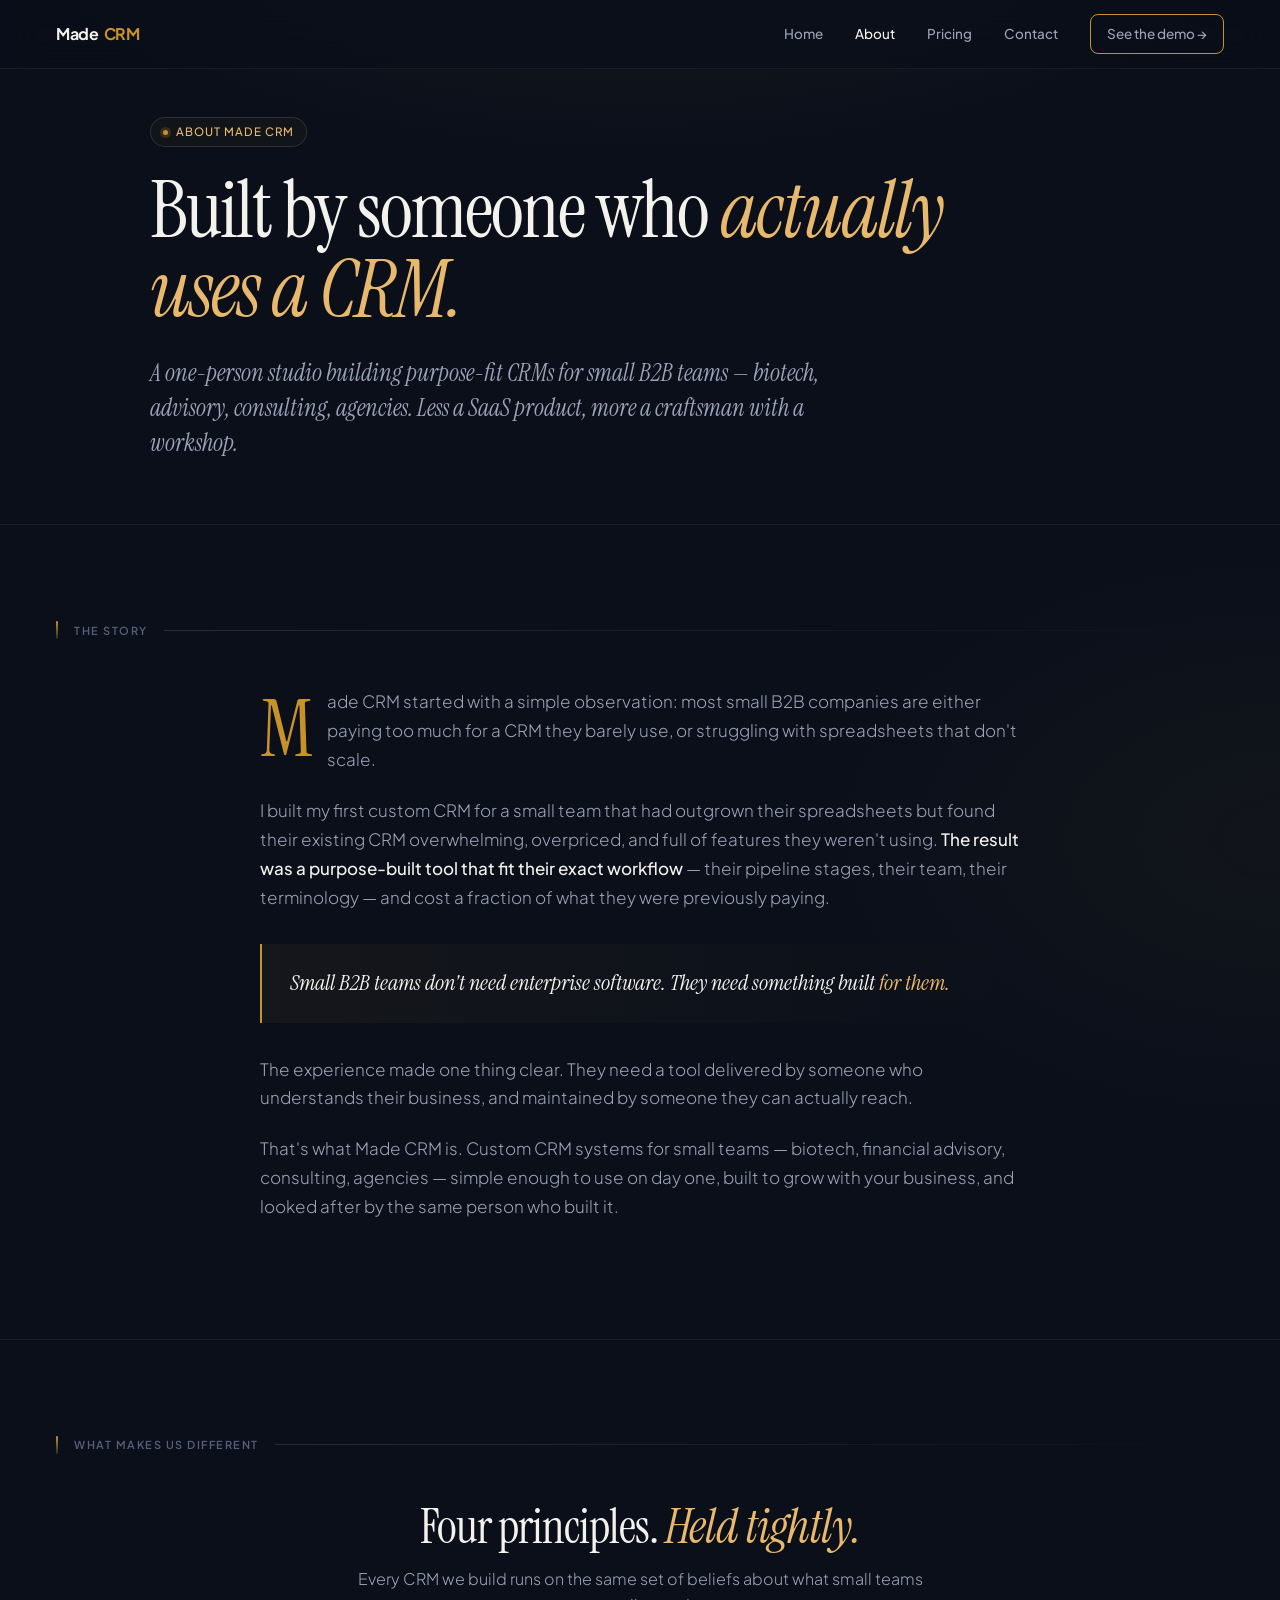
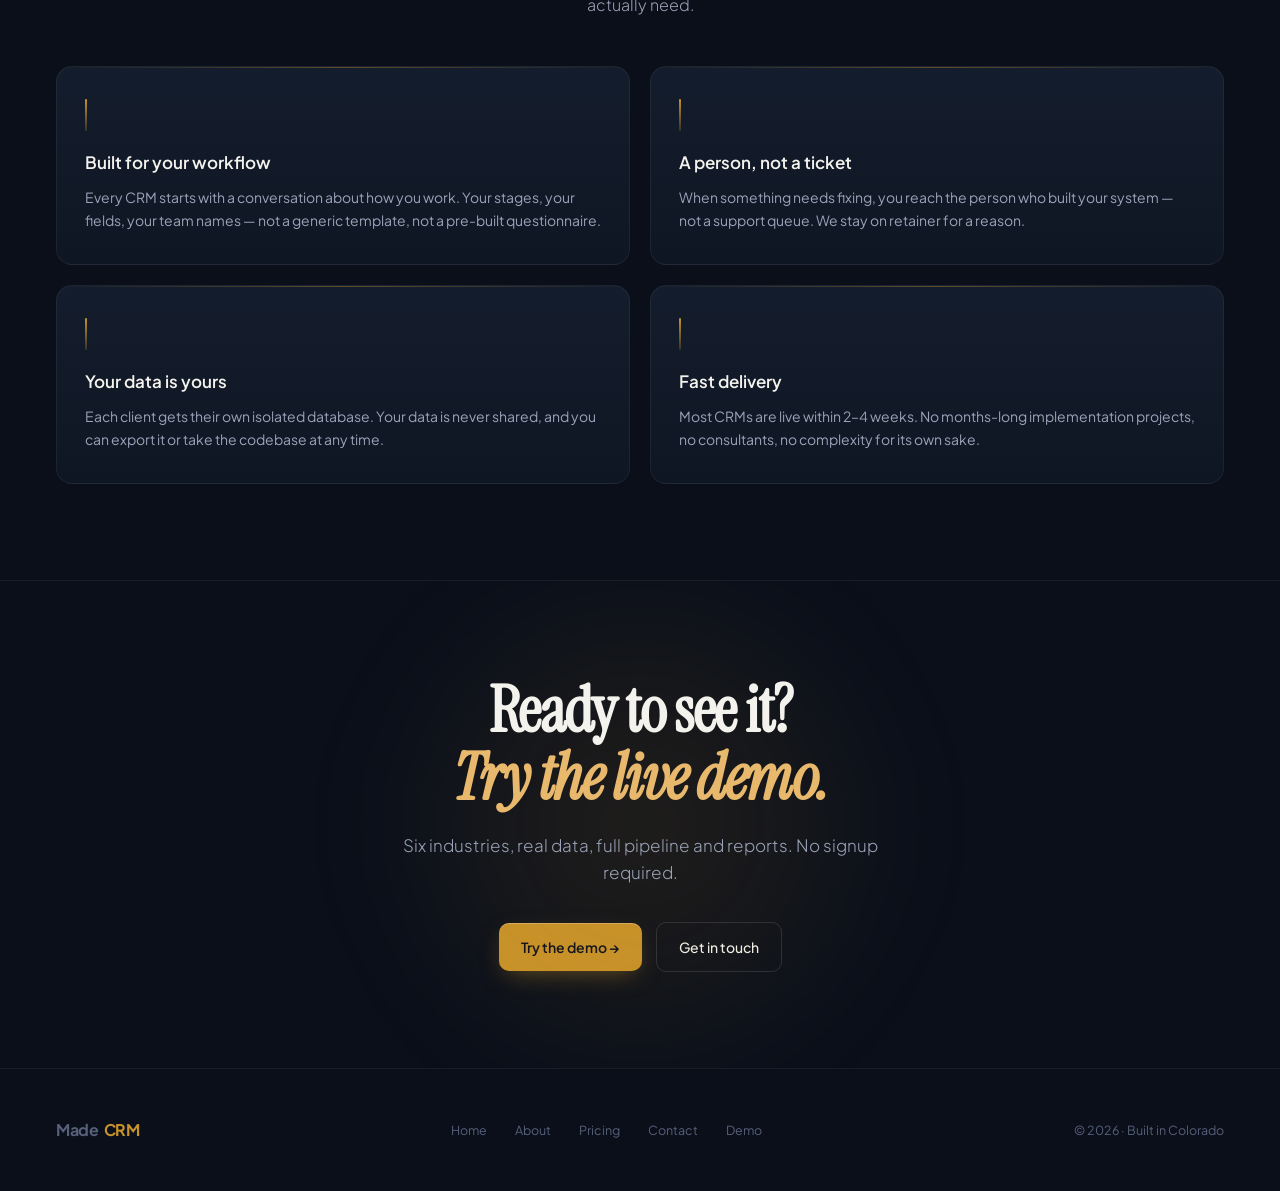
==== about.html @ b5ca66de "Adjust styles for about hero and values section Center align headings and paragraphs in the values s" ====
<!DOCTYPE html>
<html lang="en">
<head>
<meta charset="UTF-8">
<meta name="viewport" content="width=device-width, initial-scale=1.0">
<title>About — Made CRM</title>
<link href="https://fonts.googleapis.com/css2?family=Instrument+Serif:ital@0;1&family=Plus+Jakarta+Sans:wght@300;400;500;600;700&family=JetBrains+Mono:wght@400;500&display=swap" rel="stylesheet">
<style>
*,*::before,*::after{box-sizing:border-box;margin:0;padding:0}
:root{
  --bg:#0a0f1a;--ink:#06090f;
  --surface:#0f1623;--surface2:#141d2d;--surface3:#1a2436;
  --line:rgba(255,255,255,0.06);--line2:rgba(255,255,255,0.12);
  --t:#f4f2ed;--t2:#9aa3b8;--t3:#56607a;
  --gold:#c8922a;--gold2:#e8b86d;--gold3:#f0d9a8;
}
html,body{background:var(--bg);color:var(--t);font-family:'Plus Jakarta Sans',sans-serif;font-size:15px;line-height:1.6;-webkit-font-smoothing:antialiased}
body{background:radial-gradient(ellipse 1200px 600px at 50% -200px,rgba(200,146,42,0.10),transparent 60%),radial-gradient(ellipse 800px 500px at 100% 30%,rgba(200,146,42,0.04),transparent 60%),var(--bg)}
em{font-style:italic;color:var(--gold2)}
a{color:inherit;text-decoration:none}

/* NAV */
.nav{position:sticky;top:0;z-index:50;backdrop-filter:blur(20px);background:rgba(10,15,26,.72);border-bottom:1px solid var(--line);padding:14px 56px;display:flex;align-items:center;justify-content:space-between}
.brand{font-weight:700;font-size:16px;letter-spacing:-.3px;display:flex;align-items:baseline;gap:2px}
.brand .crm{color:var(--gold)}
.nav-links{display:flex;gap:32px;align-items:center}
.nav-links a{font-size:13.5px;color:var(--t2);font-weight:500;transition:color .15s}
.nav-links a:hover,.nav-links a.active{color:var(--t)}
.nav-cta{padding:8px 16px;border:1px solid var(--gold);color:var(--gold2);border-radius:8px;font-size:13px;font-weight:600;transition:.15s;display:inline-flex;align-items:center;gap:6px}
.nav-cta:hover{background:var(--gold);color:#0a1628}

/* SECTIONS */
section{position:relative;z-index:2}
.s{padding:96px 56px;border-top:1px solid var(--line)}
.s-inner{max-width:1180px;margin:0 auto}
.s-rule{display:flex;align-items:center;gap:16px;margin-bottom:48px}
.s-num{width:2px;height:18px;background:linear-gradient(180deg,var(--gold),rgba(200,146,42,.2));flex-shrink:0;border-radius:1px}
.s-eye{font-size:11px;letter-spacing:1.5px;text-transform:uppercase;color:var(--t3);font-weight:600}
.s-line{flex:1;height:1px;background:linear-gradient(90deg,var(--line2),transparent)}

/* EYEBROW */
.eyebrow{display:inline-flex;align-items:center;gap:8px;padding:5px 12px;border:1px solid var(--line2);border-radius:100px;font-size:11.5px;letter-spacing:1px;text-transform:uppercase;color:var(--gold2);font-weight:500;margin-bottom:24px;background:rgba(200,146,42,0.04)}
.eyebrow .dot{width:5px;height:5px;border-radius:50%;background:var(--gold);box-shadow:0 0 0 3px rgba(200,146,42,.2)}

/* BUTTONS */
.btn-p{background:var(--gold);color:#0a0f1a;padding:13px 22px;border-radius:10px;font-weight:600;font-size:14px;display:inline-flex;align-items:center;gap:8px;box-shadow:0 8px 24px -8px rgba(200,146,42,.5),inset 0 1px 0 rgba(255,255,255,.25);transition:.15s}
.btn-p:hover{transform:translateY(-1px);box-shadow:0 12px 28px -8px rgba(200,146,42,.6)}
.btn-s{padding:13px 22px;border-radius:10px;border:1px solid var(--line2);font-weight:500;font-size:14px;color:var(--t);transition:.15s;display:inline-flex;align-items:center;gap:8px}
.btn-s:hover{border-color:var(--gold);color:var(--gold2)}
.actions{display:flex;gap:14px;align-items:center;flex-wrap:wrap}

/* ABOUT HERO */
.about-hero{padding:48px 56px 64px;position:relative;z-index:2}
.about-hero-inner{max-width:980px;margin:0 auto}
h1.ah{font-family:'Instrument Serif',serif;font-size:80px;line-height:.98;letter-spacing:-2px;font-weight:400;margin-bottom:28px;max-width:880px}
h1.ah em{color:var(--gold2)}
.lede{font-family:'Instrument Serif',serif;font-style:italic;font-size:24px;color:var(--t2);max-width:680px;line-height:1.45;font-weight:400}

/* STORY */
.story{max-width:760px;margin:0 auto}
.story-body p{font-size:17px;color:var(--t2);line-height:1.7;margin-bottom:22px;font-weight:300}
.story-body p strong{color:var(--t);font-weight:500}
.story-body p:first-of-type::first-letter{font-family:'Instrument Serif',serif;font-size:80px;float:left;line-height:.85;padding:8px 14px 0 0;color:var(--gold);font-weight:400}
.story-body blockquote{margin:32px 0;padding:24px 28px;border-left:2px solid var(--gold);background:linear-gradient(90deg,rgba(200,146,42,0.06),transparent);font-family:'Instrument Serif',serif;font-style:italic;font-size:22px;line-height:1.4;color:var(--t)}

/* VALUES */
.values{display:grid;grid-template-columns:repeat(2,1fr);gap:20px;margin-top:48px}
.value{padding:32px 28px;background:linear-gradient(180deg,var(--surface2),var(--surface));border:1px solid var(--line);border-radius:16px;position:relative;transition:.2s}
.value:hover{border-color:rgba(200,146,42,.3);transform:translateY(-2px)}
.value::before{content:'';position:absolute;top:0;left:0;right:0;height:1px;background:linear-gradient(90deg,transparent,rgba(200,146,42,.4),transparent)}
.value-bar{display:block;width:2px;height:32px;background:linear-gradient(180deg,var(--gold),rgba(200,146,42,.2));font-size:0;margin-bottom:18px;border-radius:1px}
.value h3{font-size:17px;font-weight:600;margin-bottom:10px}
.value p{font-size:14px;color:var(--t2);line-height:1.65}

/* CTA */
.cta-final{padding:96px 56px;text-align:center;border-top:1px solid var(--line);position:relative;overflow:hidden}
.cta-final::before{content:'';position:absolute;top:50%;left:50%;transform:translate(-50%,-50%);width:600px;height:600px;background:radial-gradient(circle,rgba(200,146,42,.12),transparent 70%);filter:blur(40px);pointer-events:none}
.cta-final h2{font-family:'Instrument Serif',serif;font-size:64px;line-height:1.05;letter-spacing:-1.5px;margin-bottom:20px;position:relative}
.cta-final h2 em{color:var(--gold2)}
.cta-final p{font-size:17px;color:var(--t2);max-width:520px;margin:0 auto 36px;font-weight:300;position:relative}

/* FOOTER */
footer{padding:48px 56px;border-top:1px solid var(--line);display:flex;justify-content:space-between;align-items:center;flex-wrap:wrap;gap:20px;font-size:12.5px;color:var(--t3)}
.footer-links{display:flex;gap:28px}
footer a:hover{color:var(--t2)}

@media(max-width:880px){
  .nav{padding:12px 22px}
  .nav-links a:not(.nav-cta){display:none}
  .about-hero{padding:80px 22px 48px}
  h1.ah{font-size:54px}
  .s{padding:64px 22px}
  .values{grid-template-columns:1fr}
  .cta-final{padding:64px 22px}
  footer{padding:32px 22px;flex-direction:column;text-align:center}
  .footer-links{flex-wrap:wrap;justify-content:center}
}
</style>
</head>
<body>

<nav class="nav">
  <a href="index.html" class="brand">Made<span class="crm">&nbsp;CRM</span></a>
  <div class="nav-links">
    <a href="index.html">Home</a>
    <a href="about.html" class="active">About</a>
    <a href="pricing.html">Pricing</a>
    <a href="contact.html">Contact</a>
    <a href="https://demo.madecrm.io" target="_blank" class="nav-cta">See the demo →</a>
  </div>
</nav>

<section class="about-hero">
  <div class="about-hero-inner">
    <div class="eyebrow"><span class="dot"></span>About Made CRM</div>
    <h1 class="ah">Built by someone who <em>actually uses a CRM.</em></h1>
    <p class="lede">A one-person studio building purpose-fit CRMs for small B2B teams — biotech, advisory, consulting, agencies. Less a SaaS product, more a craftsman with a workshop.</p>
  </div>
</section>

<!-- STORY -->
<section class="s">
  <div class="s-inner">
    <div class="s-rule"><span class="s-num"></span><span class="s-eye">The story</span><span class="s-line"></span></div>
    <div class="story">
      <div class="story-body">
        <p>Made CRM started with a simple observation: most small B2B companies are either paying too much for a CRM they barely use, or struggling with spreadsheets that don't scale.</p>
        <p>I built my first custom CRM for a small team that had outgrown their spreadsheets but found their existing CRM overwhelming, overpriced, and full of features they weren't using. <strong>The result was a purpose-built tool that fit their exact workflow</strong> — their pipeline stages, their team, their terminology — and cost a fraction of what they were previously paying.</p>
        <blockquote>Small B2B teams don't need enterprise software. They need something built <em>for them.</em></blockquote>
        <p>The experience made one thing clear. They need a tool delivered by someone who understands their business, and maintained by someone they can actually reach.</p>
        <p>That's what Made CRM is. Custom CRM systems for small teams — biotech, financial advisory, consulting, agencies — simple enough to use on day one, built to grow with your business, and looked after by the same person who built it.</p>
      </div>
    </div>
  </div>
</section>

<!-- VALUES -->
<section class="s">
  <div class="s-inner">
    <div class="s-rule"><span class="s-num"></span><span class="s-eye">What makes us different</span><span class="s-line"></span></div>
    <h2 style="font-family:'Instrument Serif',serif;font-size:48px;line-height:1.05;letter-spacing:-1px;max-width:780px;margin:0 auto 14px;font-weight:400;text-align:center">Four principles. <em>Held tightly.</em></h2>
    <p style="font-size:16px;color:var(--t2);max-width:580px;font-weight:300;text-align:center;margin:0 auto">Every CRM we build runs on the same set of beliefs about what small teams actually need.</p>
    <div class="values">
      <div class="value">
        <span class="value-bar"></span>
        <h3>Built for your workflow</h3>
        <p>Every CRM starts with a conversation about how you work. Your stages, your fields, your team names — not a generic template, not a pre-built questionnaire.</p>
      </div>
      <div class="value">
        <span class="value-bar"></span>
        <h3>A person, not a ticket</h3>
        <p>When something needs fixing, you reach the person who built your system — not a support queue. We stay on retainer for a reason.</p>
      </div>
      <div class="value">
        <span class="value-bar"></span>
        <h3>Your data is yours</h3>
        <p>Each client gets their own isolated database. Your data is never shared, and you can export it or take the codebase at any time.</p>
      </div>
      <div class="value">
        <span class="value-bar"></span>
        <h3>Fast delivery</h3>
        <p>Most CRMs are live within 2–4 weeks. No months-long implementation projects, no consultants, no complexity for its own sake.</p>
      </div>
    </div>
  </div>
</section>

<!-- CTA -->
<section class="cta-final">
  <h2>Ready to see it?<br><em>Try the live demo.</em></h2>
  <p>Six industries, real data, full pipeline and reports. No signup required.</p>
  <div class="actions" style="justify-content:center">
    <a href="https://demo.madecrm.io" target="_blank" class="btn-p">Try the demo →</a>
    <a href="contact.html" class="btn-s">Get in touch</a>
  </div>
</section>

<footer>
  <a href="index.html" class="brand">Made<span class="crm">&nbsp;CRM</span></a>
  <div class="footer-links">
    <a href="index.html">Home</a>
    <a href="about.html">About</a>
    <a href="pricing.html">Pricing</a>
    <a href="contact.html">Contact</a>
    <a href="https://demo.madecrm.io" target="_blank">Demo</a>
  </div>
  <div>© 2026 · Built in Colorado</div>
</footer>

</body>
</html>
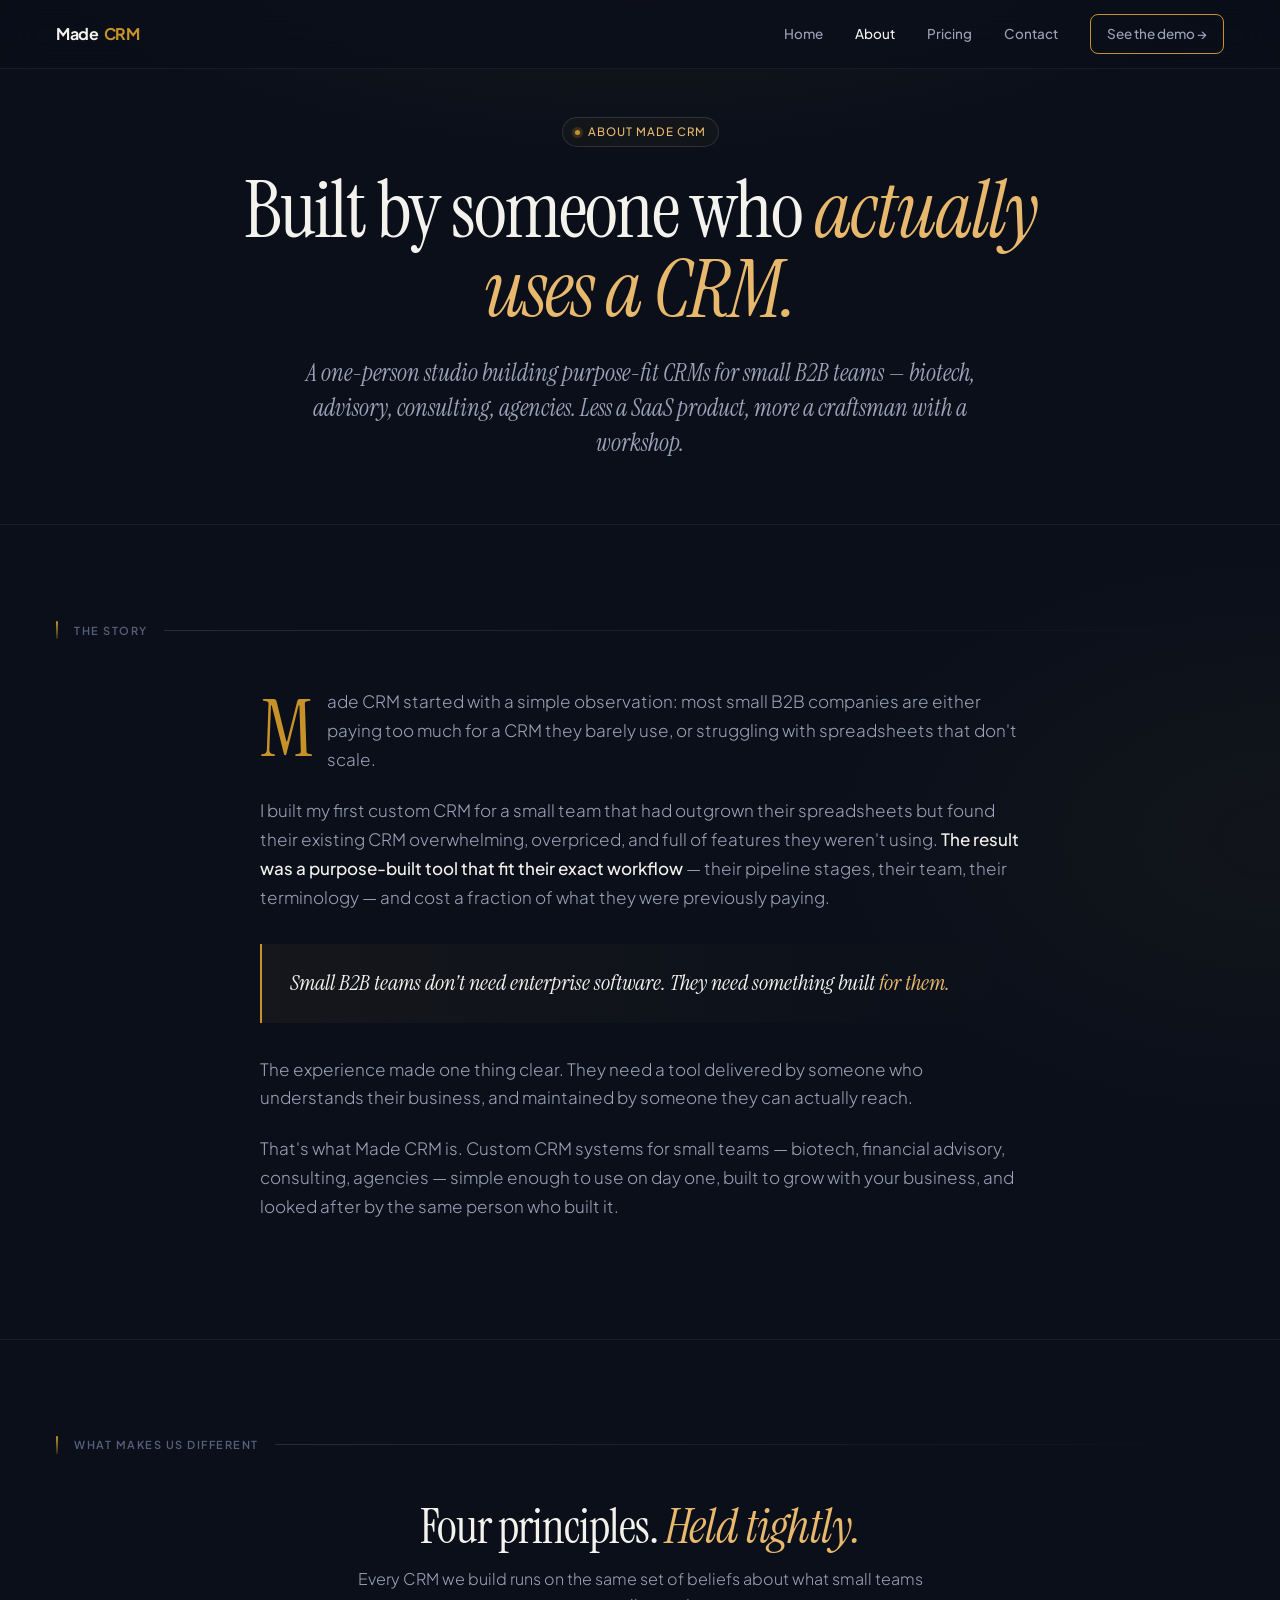
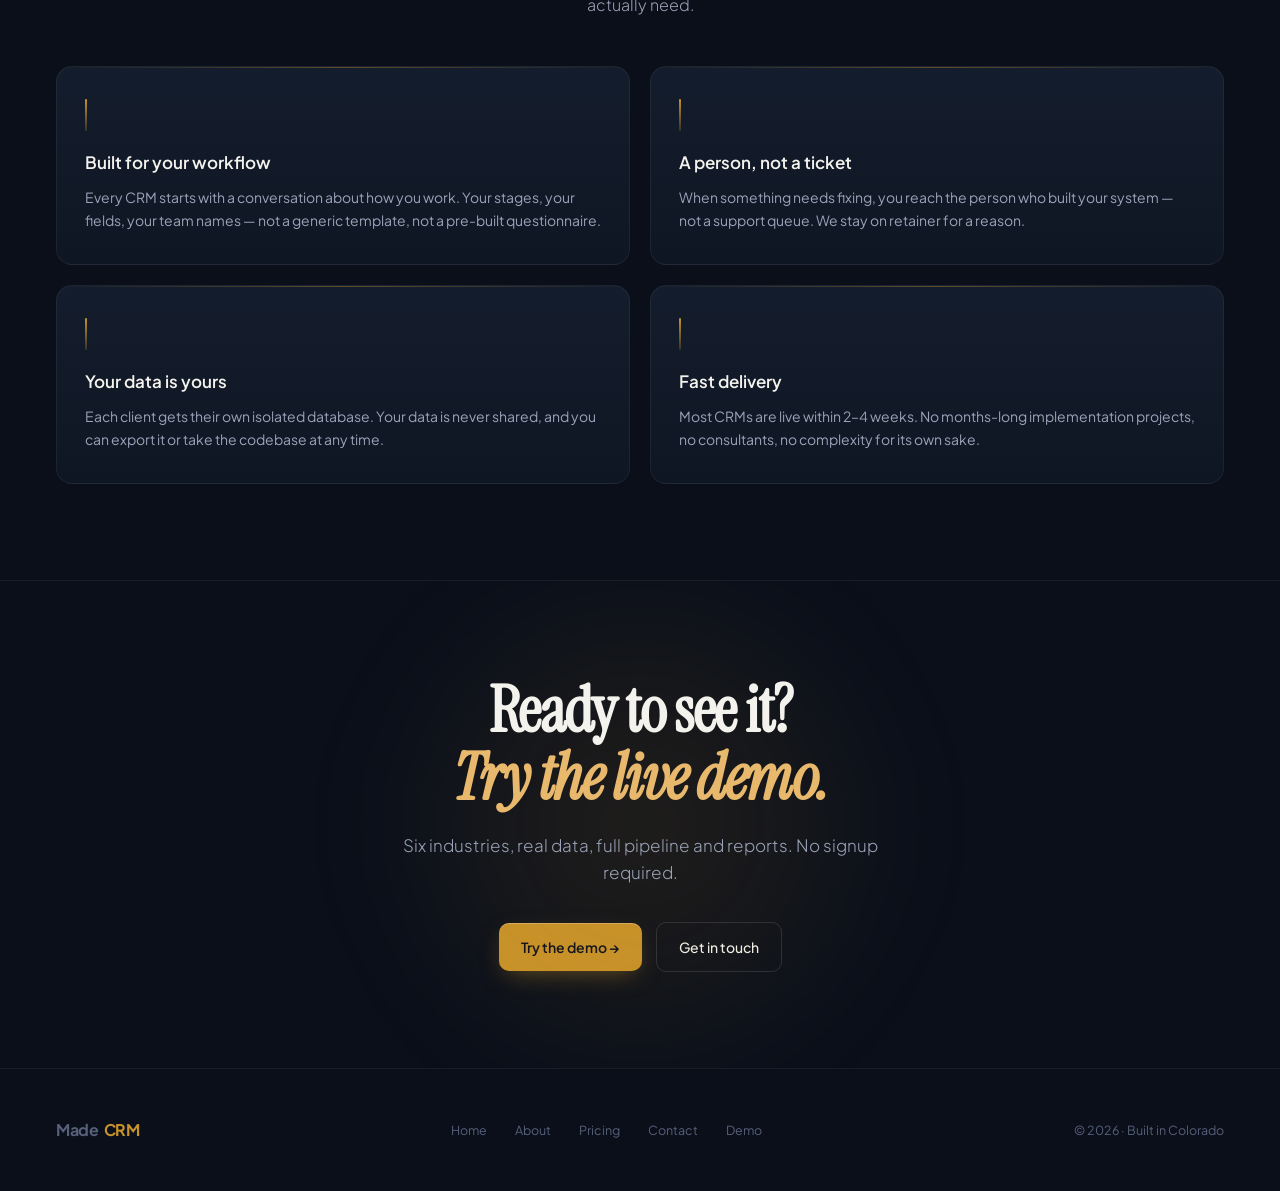
==== commit 99fbc26b: "Center align text in about.html hero section" ====
--- a/about.html
+++ b/about.html
@@ -50,11 +50,11 @@
 .actions{display:flex;gap:14px;align-items:center;flex-wrap:wrap}
 
 /* ABOUT HERO */
-.about-hero{padding:48px 56px 64px;position:relative;z-index:2}
+.about-hero{padding:48px 56px 64px;position:relative;z-index:2;text-align:center}
 .about-hero-inner{max-width:980px;margin:0 auto}
-h1.ah{font-family:'Instrument Serif',serif;font-size:80px;line-height:.98;letter-spacing:-2px;font-weight:400;margin-bottom:28px;max-width:880px}
+h1.ah{font-family:'Instrument Serif',serif;font-size:80px;line-height:.98;letter-spacing:-2px;font-weight:400;margin-bottom:28px;max-width:880px;margin-left:auto;margin-right:auto}
 h1.ah em{color:var(--gold2)}
-.lede{font-family:'Instrument Serif',serif;font-style:italic;font-size:24px;color:var(--t2);max-width:680px;line-height:1.45;font-weight:400}
+.lede{font-family:'Instrument Serif',serif;font-style:italic;font-size:24px;color:var(--t2);max-width:680px;line-height:1.45;font-weight:400;margin:0 auto}
 
 /* STORY */
 .story{max-width:760px;margin:0 auto}
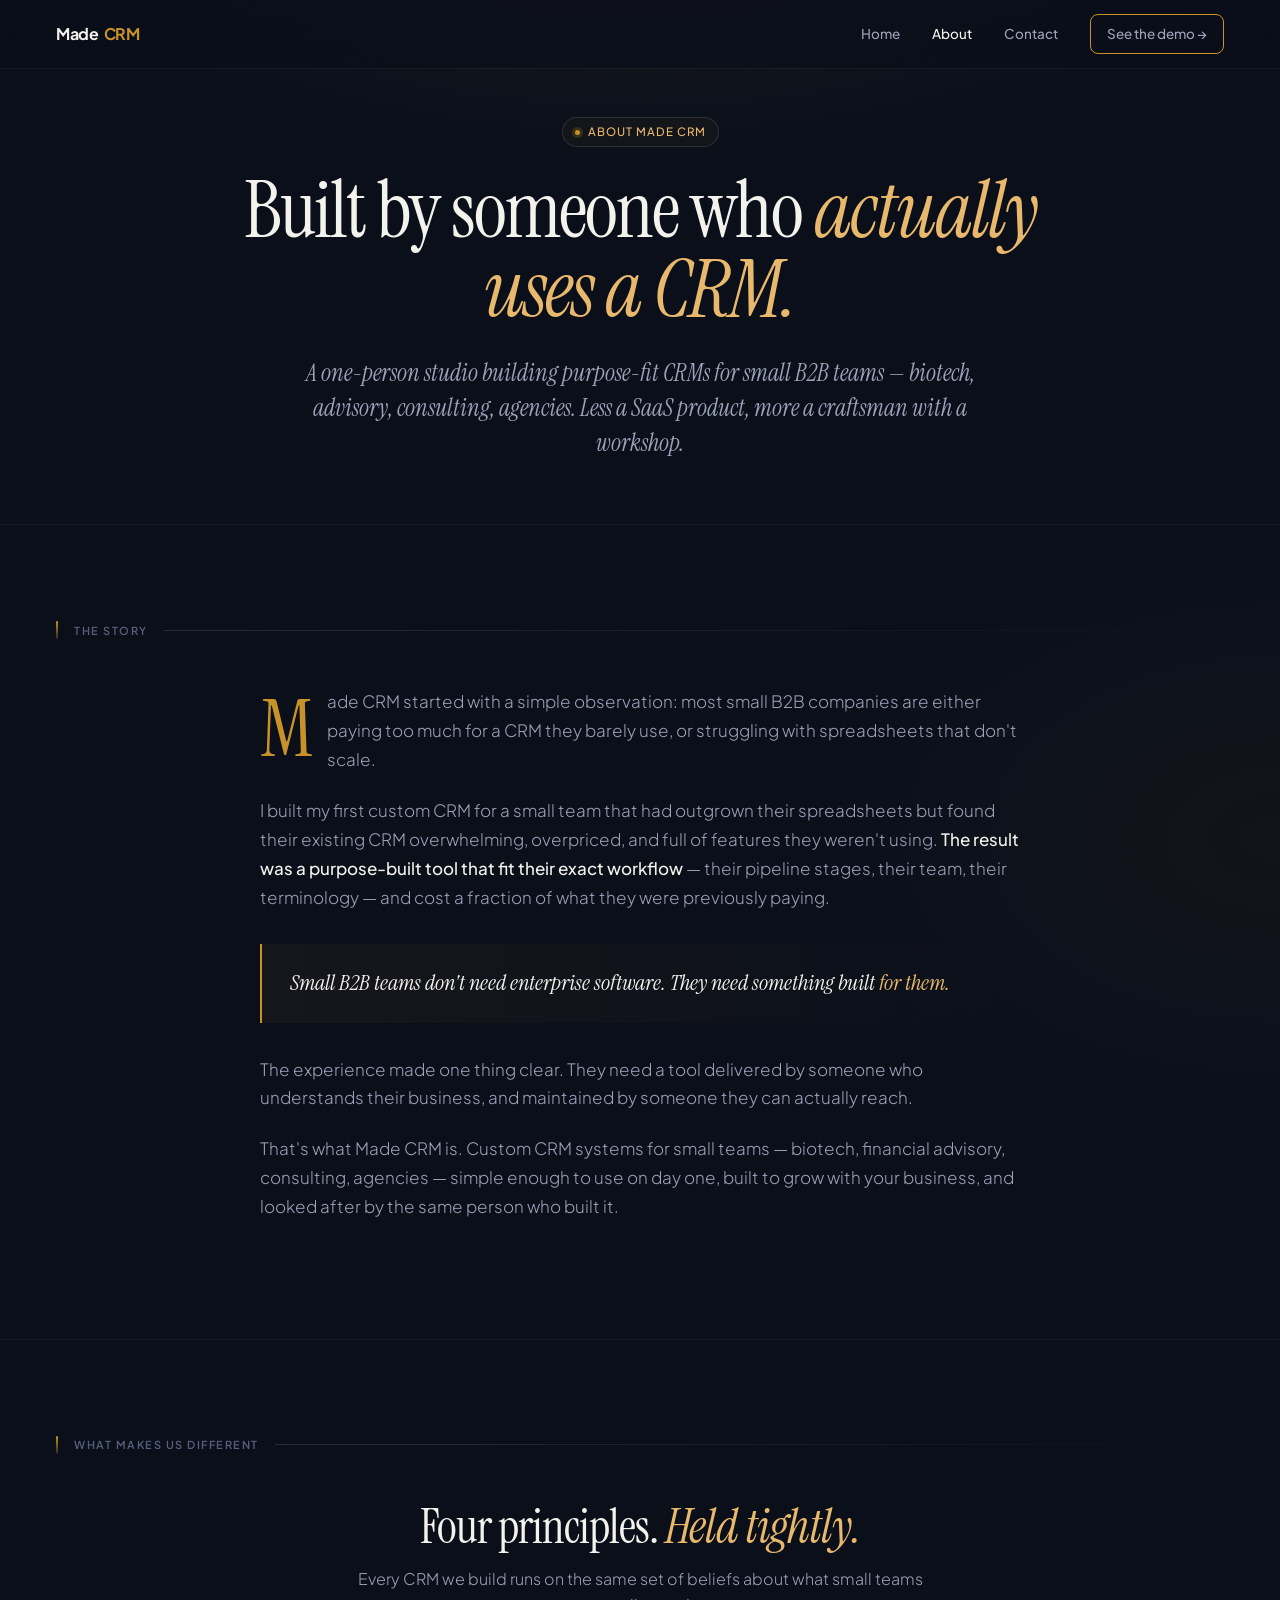
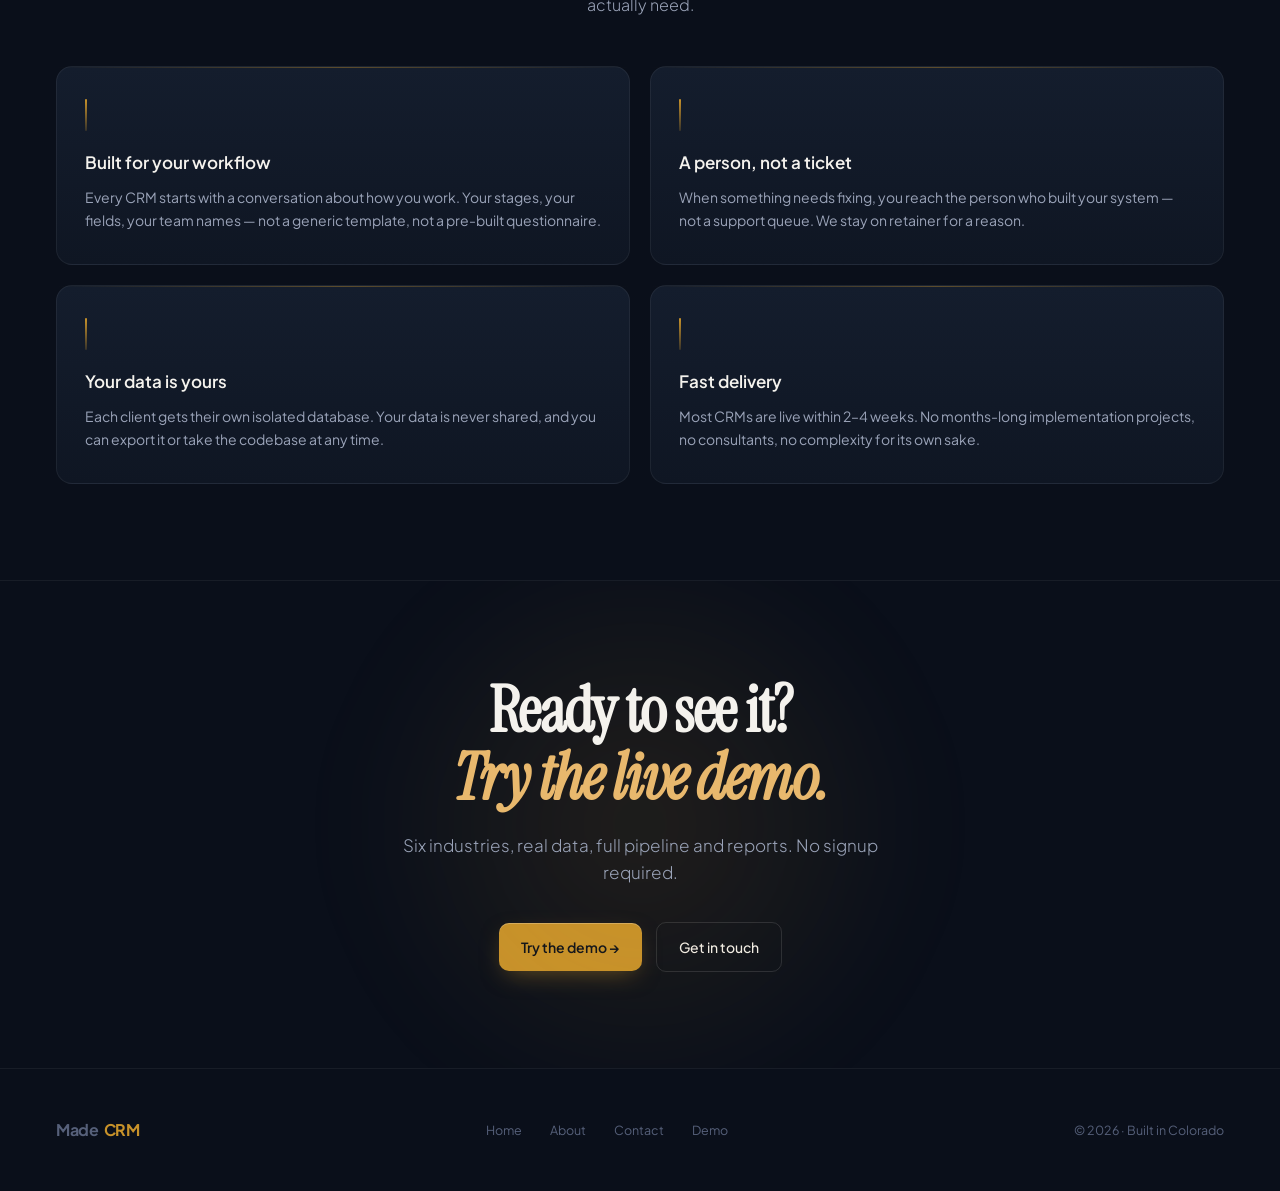
==== commit 043e3c1e: "Remove pricing section from homepage" ====
--- a/about.html
+++ b/about.html
@@ -104,7 +104,7 @@
   <div class="nav-links">
     <a href="index.html">Home</a>
     <a href="about.html" class="active">About</a>
-    <a href="pricing.html">Pricing</a>
+   
     <a href="contact.html">Contact</a>
     <a href="https://demo.madecrm.io" target="_blank" class="nav-cta">See the demo →</a>
   </div>
@@ -180,7 +180,7 @@
   <div class="footer-links">
     <a href="index.html">Home</a>
     <a href="about.html">About</a>
-    <a href="pricing.html">Pricing</a>
+  
     <a href="contact.html">Contact</a>
     <a href="https://demo.madecrm.io" target="_blank">Demo</a>
   </div>
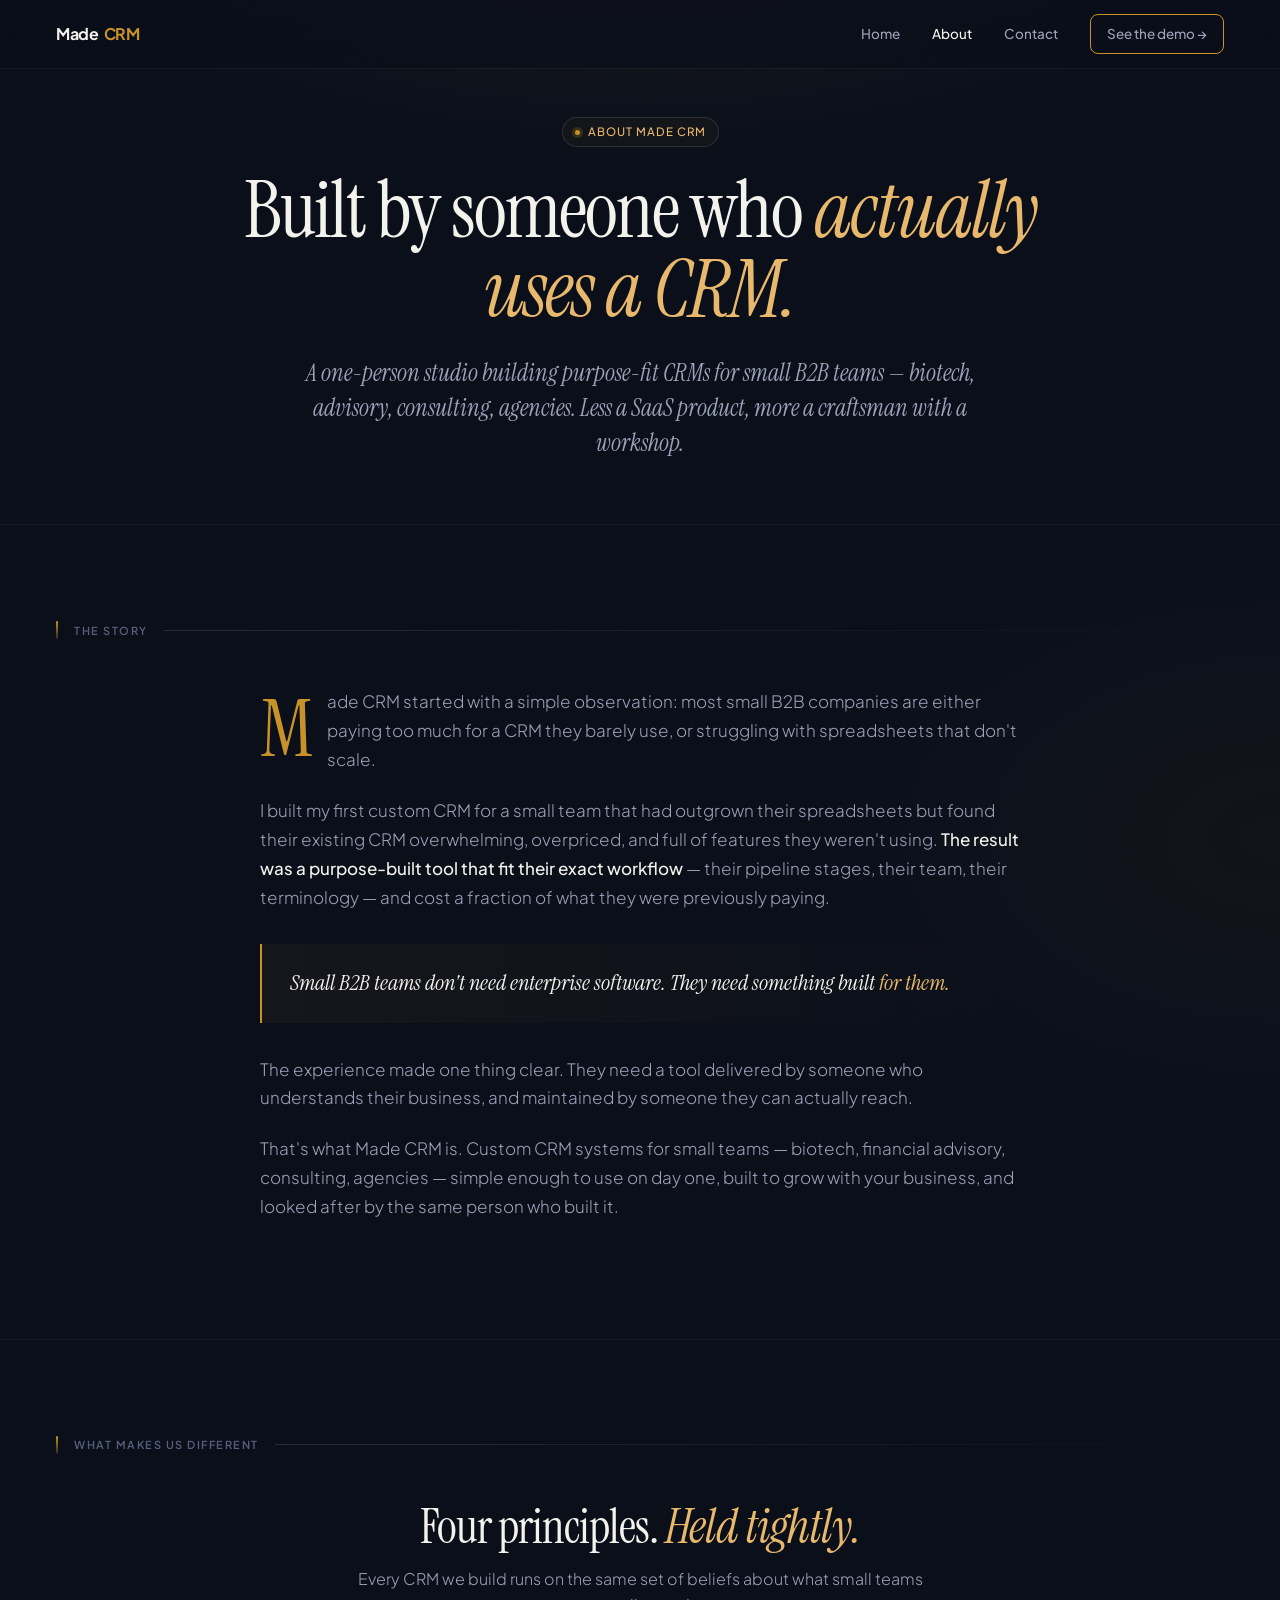
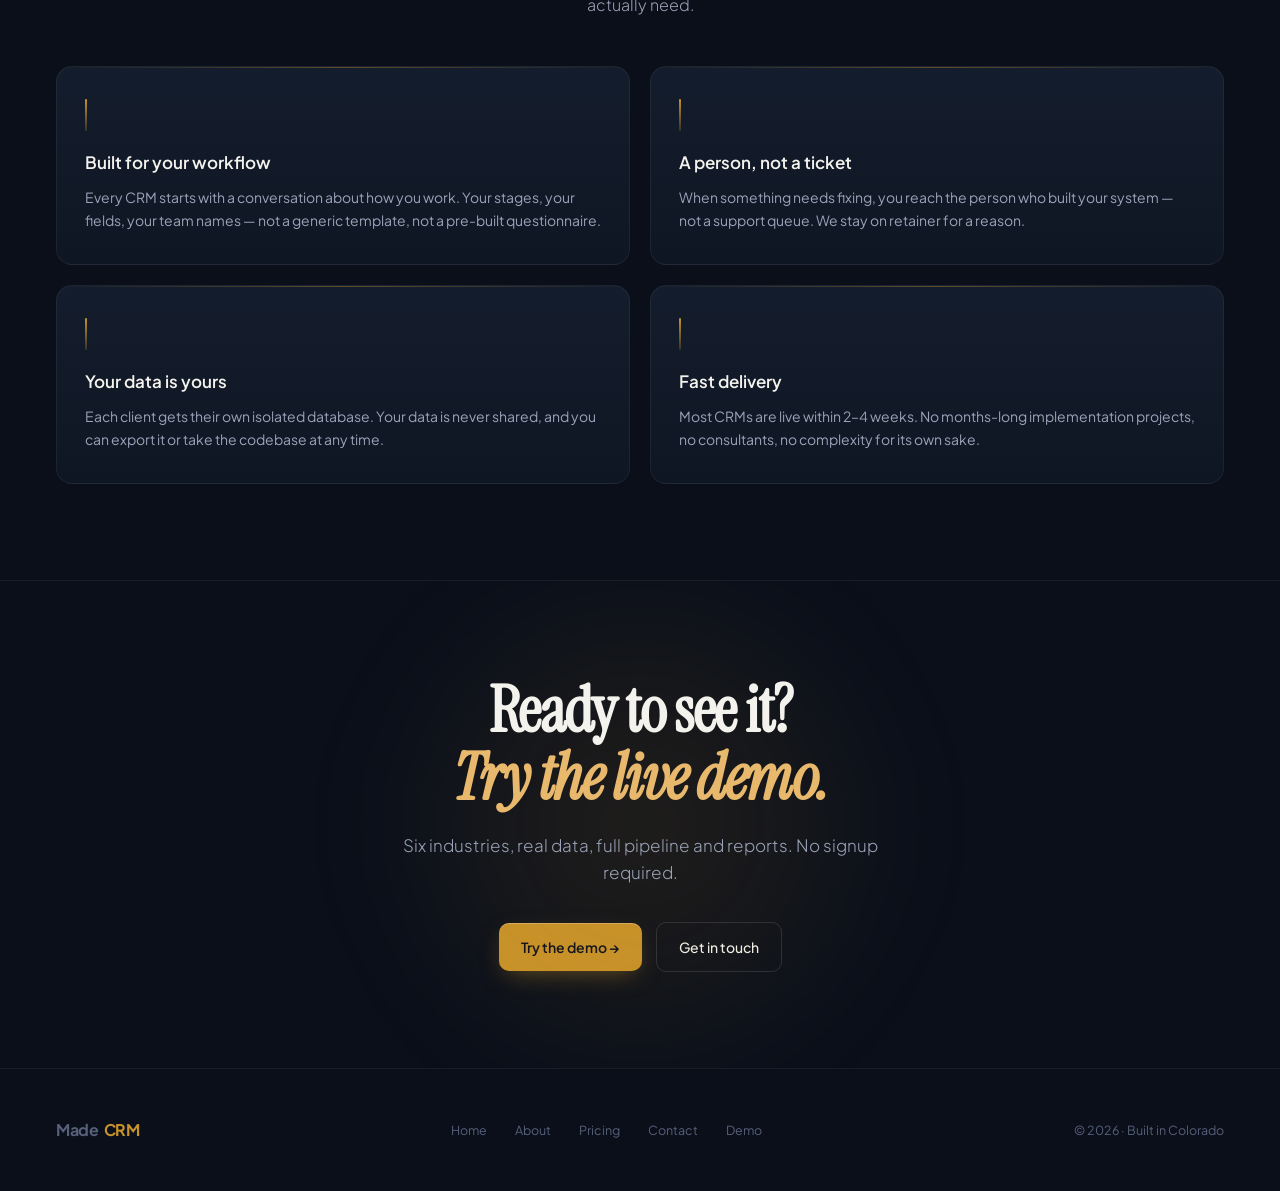
==== commit 8c729067: "Add pricing link back to nav on all pages" ====
--- a/about.html
+++ b/about.html
@@ -180,7 +180,7 @@
   <div class="footer-links">
     <a href="index.html">Home</a>
     <a href="about.html">About</a>
-  
+  <a href="pricing.html">Pricing</a>
     <a href="contact.html">Contact</a>
     <a href="https://demo.madecrm.io" target="_blank">Demo</a>
   </div>
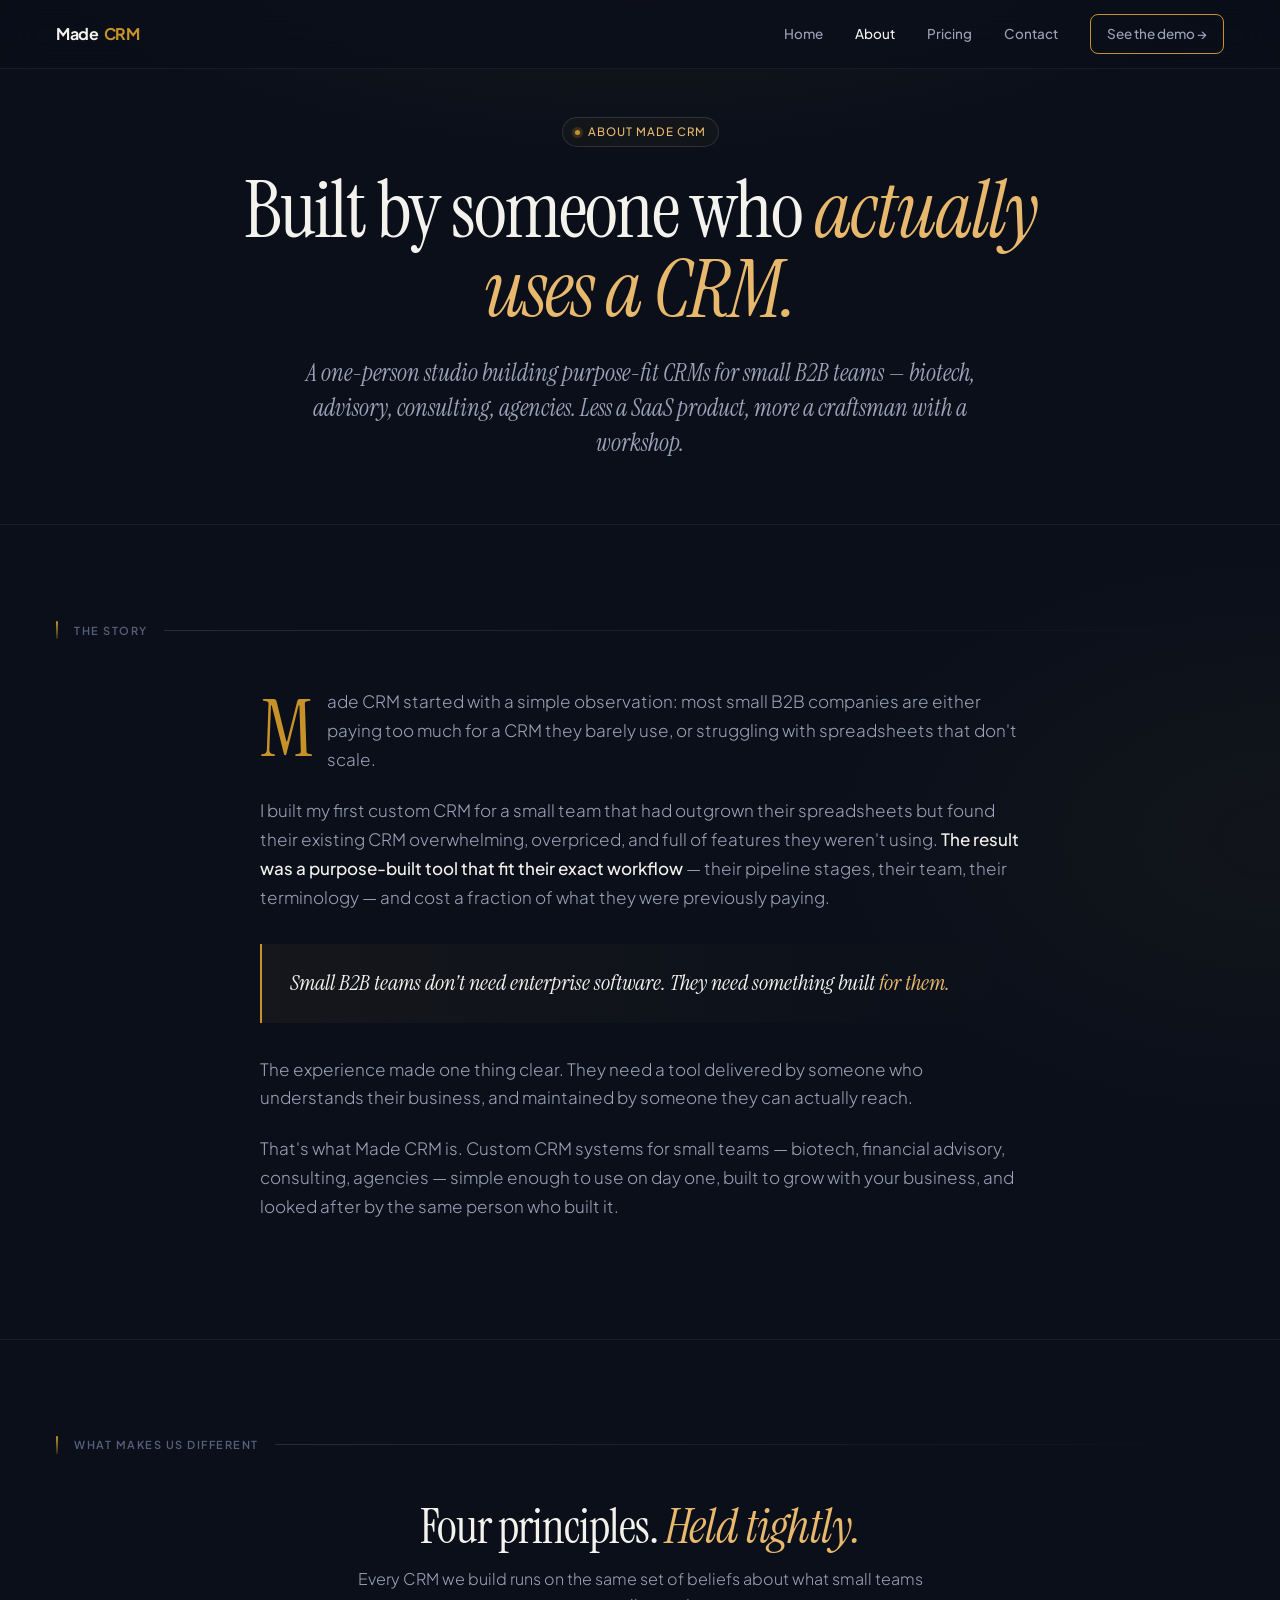
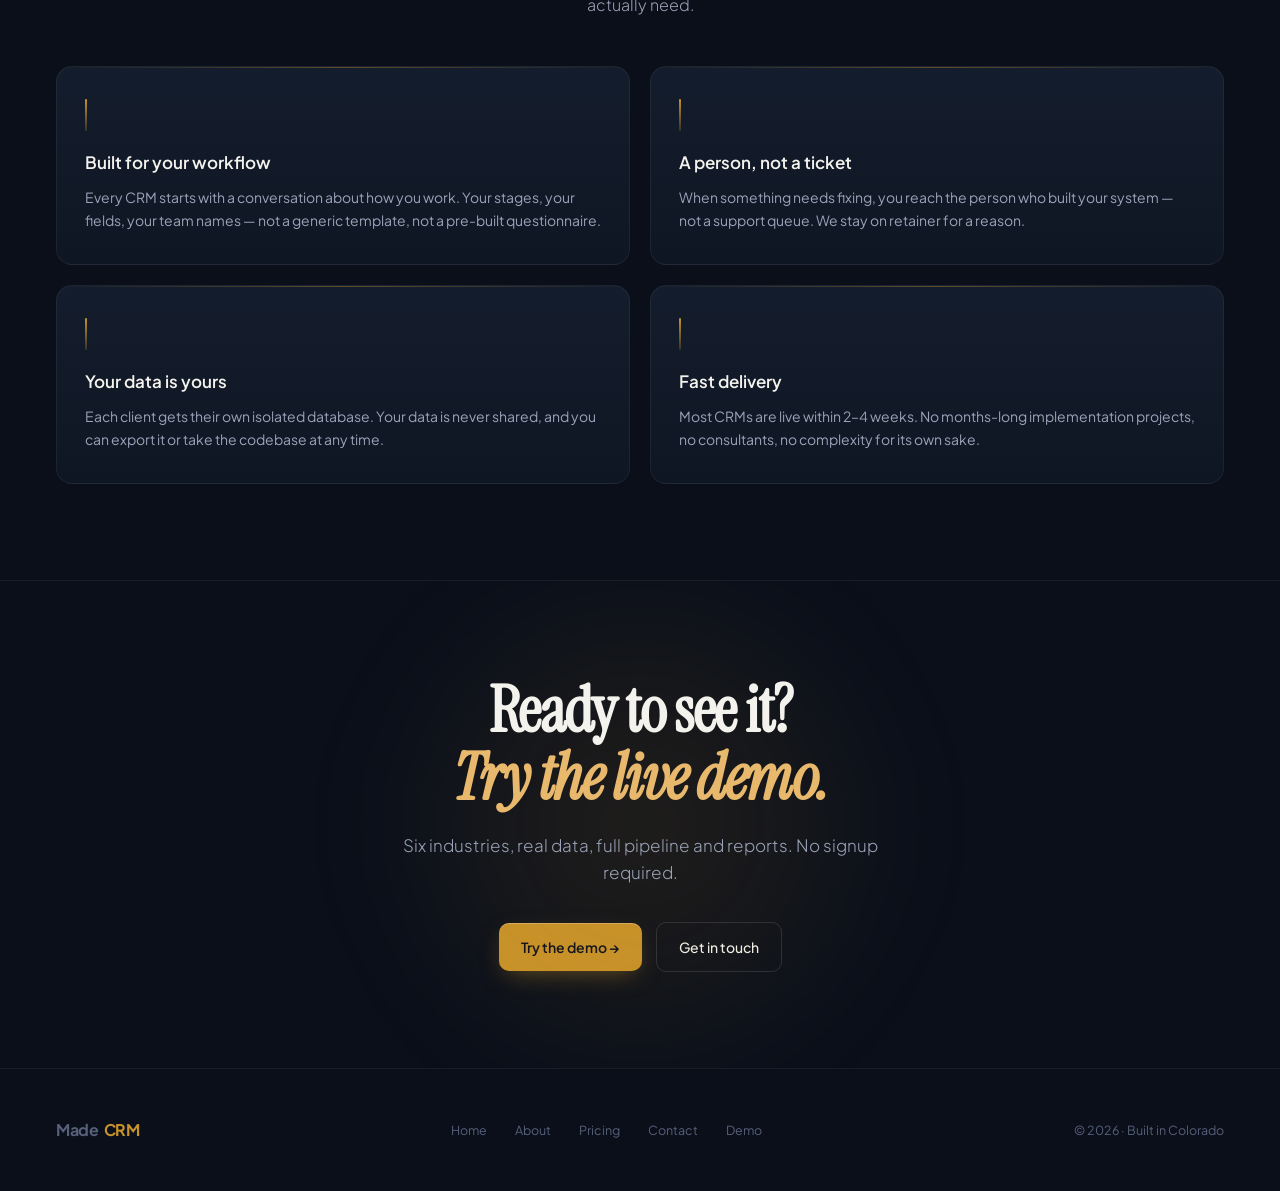
==== commit 87ba63fc: "Add pricing link to nav on all pages" ====
--- a/about.html
+++ b/about.html
@@ -104,7 +104,7 @@
   <div class="nav-links">
     <a href="index.html">Home</a>
     <a href="about.html" class="active">About</a>
-   
+   <a href="pricing.html">Pricing</a>
     <a href="contact.html">Contact</a>
     <a href="https://demo.madecrm.io" target="_blank" class="nav-cta">See the demo →</a>
   </div>
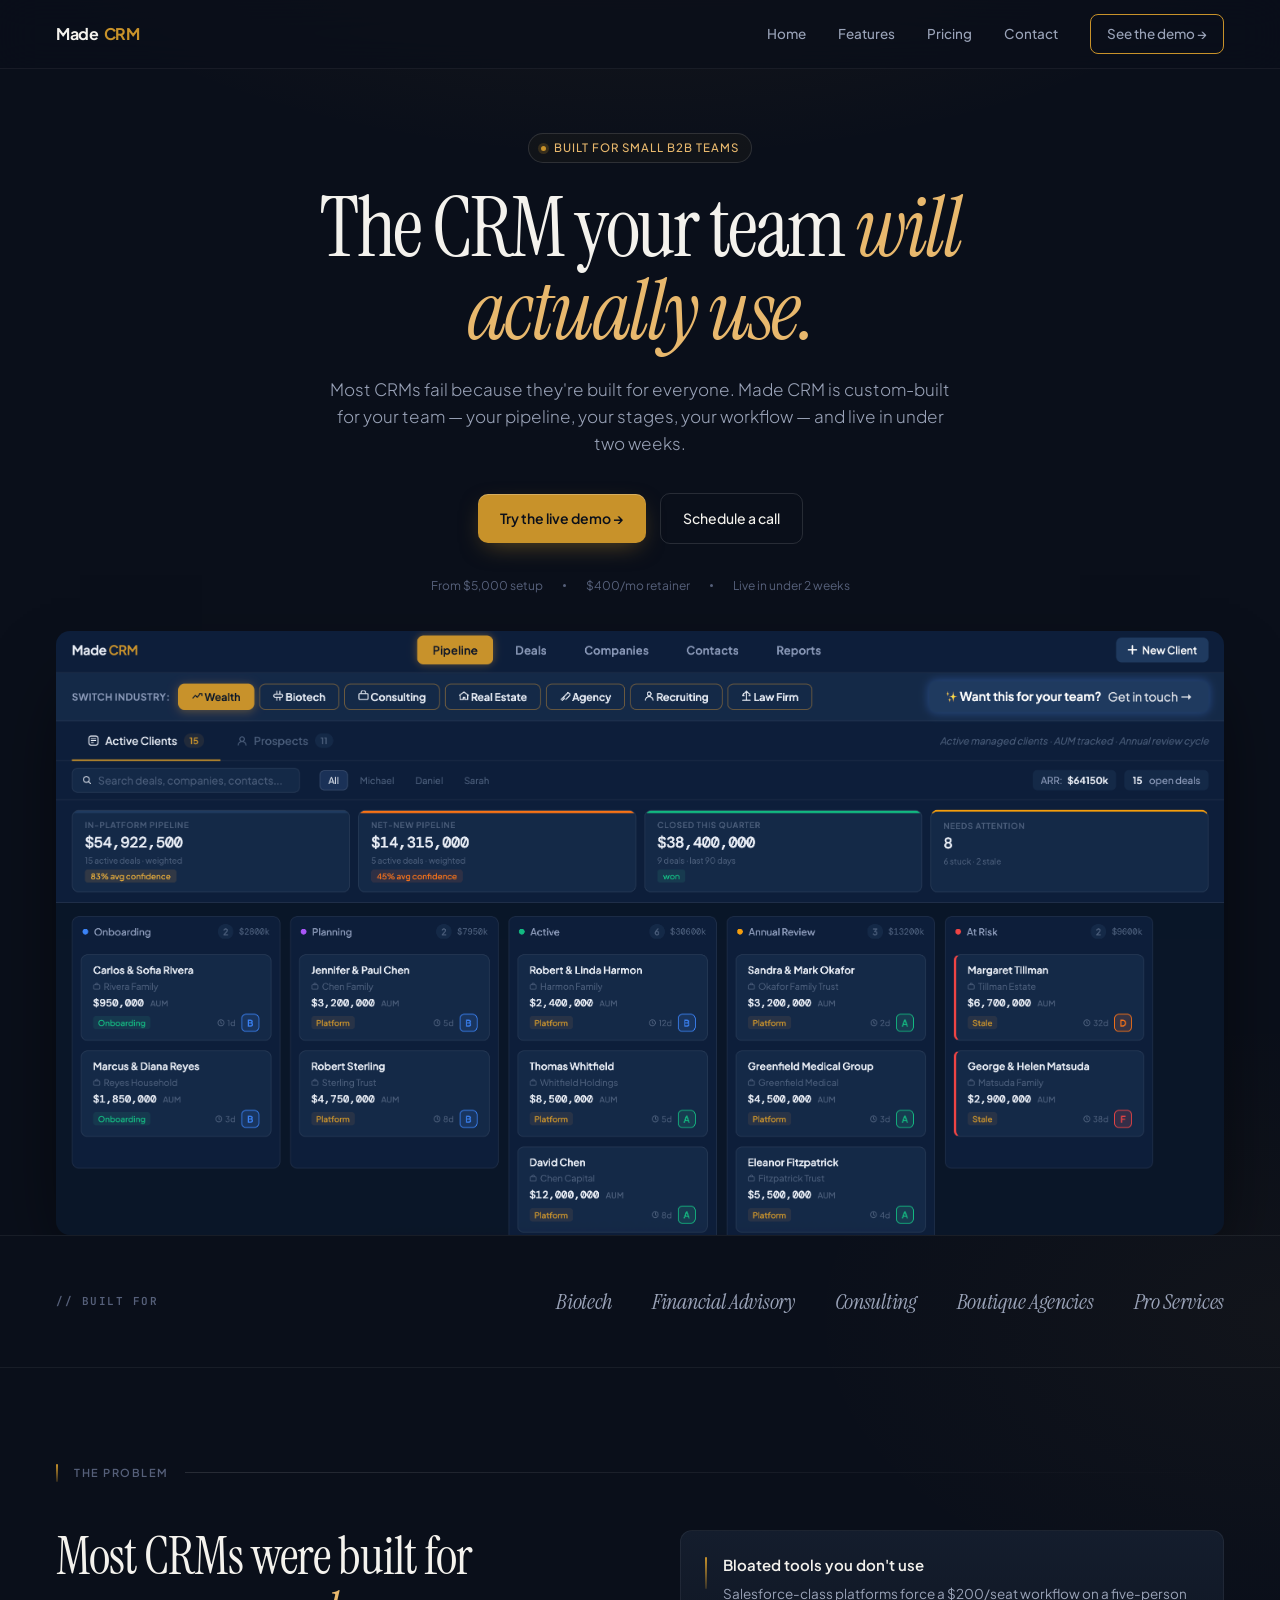
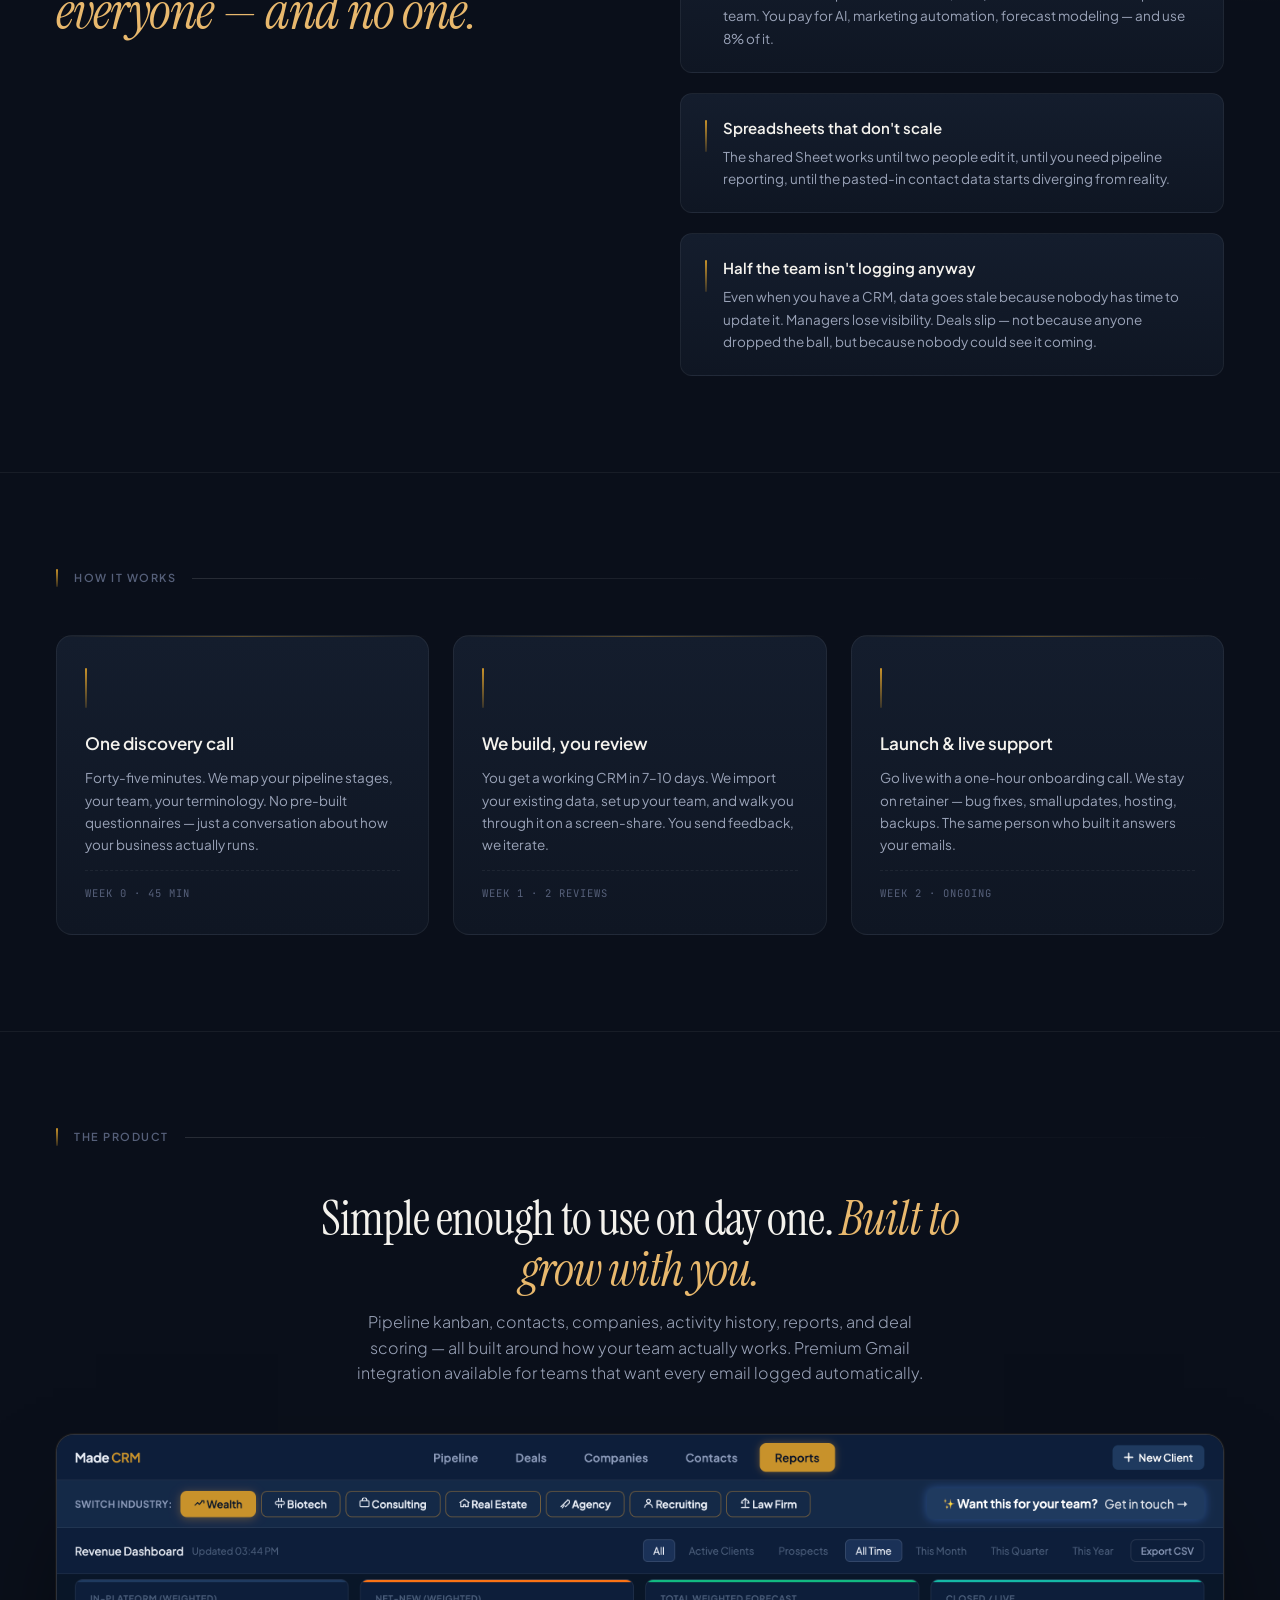
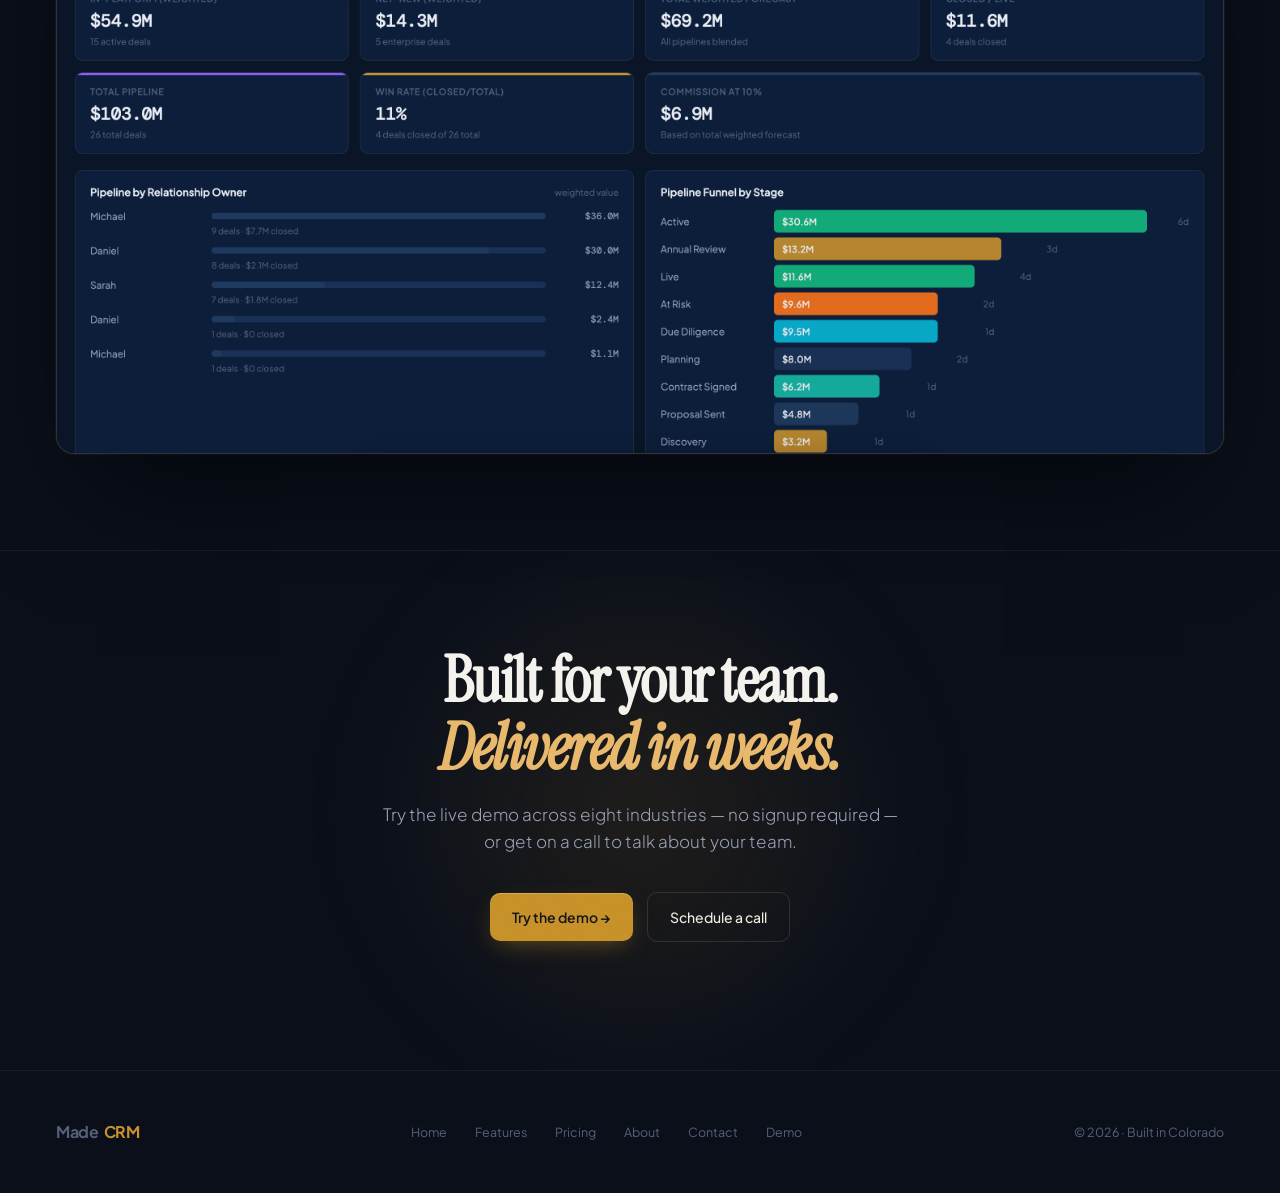
==== commit afa91c6c: "Align site copy with demo: K/under-2-weeks/8 industries, add deal scoring, source-tag contact form" ====
--- a/about.html
+++ b/about.html
@@ -3,7 +3,7 @@
 <head>
 <meta charset="UTF-8">
 <meta name="viewport" content="width=device-width, initial-scale=1.0">
-<title>About — Made CRM</title>
+<title>Made CRM — Built for Your Business</title>
 <link href="https://fonts.googleapis.com/css2?family=Instrument+Serif:ital@0;1&family=Plus+Jakarta+Sans:wght@300;400;500;600;700&family=JetBrains+Mono:wght@400;500&display=swap" rel="stylesheet">
 <style>
 *,*::before,*::after{box-sizing:border-box;margin:0;padding:0}
@@ -25,11 +25,39 @@
 .brand .crm{color:var(--gold)}
 .nav-links{display:flex;gap:32px;align-items:center}
 .nav-links a{font-size:13.5px;color:var(--t2);font-weight:500;transition:color .15s}
-.nav-links a:hover,.nav-links a.active{color:var(--t)}
+.nav-links a:hover{color:var(--t)}
 .nav-cta{padding:8px 16px;border:1px solid var(--gold);color:var(--gold2);border-radius:8px;font-size:13px;font-weight:600;transition:.15s;display:inline-flex;align-items:center;gap:6px}
 .nav-cta:hover{background:var(--gold);color:#0a1628}
 
-/* SECTIONS */
+/* HERO */
+.hero{position:relative;padding:64px 56px 0;overflow:hidden}
+.hero-grid{max-width:1180px;margin:0 auto;position:relative;z-index:2}
+.hero-text{text-align:center;max-width:780px;margin:0 auto 36px}
+.hero-actions{justify-content:center}
+.hero-meta{justify-content:center}
+.eyebrow{display:inline-flex;align-items:center;gap:8px;padding:5px 12px;border:1px solid var(--line2);border-radius:100px;font-size:11.5px;letter-spacing:1px;text-transform:uppercase;color:var(--gold2);font-weight:500;margin-bottom:24px;background:rgba(200,146,42,0.04)}
+.eyebrow .dot{width:5px;height:5px;border-radius:50%;background:var(--gold);box-shadow:0 0 0 3px rgba(200,146,42,.2)}
+h1.hero-h{font-family:'Instrument Serif',serif;font-size:84px;line-height:.98;letter-spacing:-2.5px;font-weight:400;margin-bottom:24px;text-align:center;max-width:920px;margin-left:auto;margin-right:auto}
+h1.hero-h em{color:var(--gold2)}
+.hero-sub{font-size:17px;color:var(--t2);max-width:620px;margin:0 auto 36px;font-weight:300;line-height:1.6;text-align:center}
+.hero-actions{display:flex;gap:14px;align-items:center;margin-bottom:32px;flex-wrap:wrap}
+.btn-p{background:var(--gold);color:#0a0f1a;padding:13px 22px;border-radius:10px;font-weight:600;font-size:14px;display:inline-flex;align-items:center;gap:8px;box-shadow:0 8px 24px -8px rgba(200,146,42,.5),inset 0 1px 0 rgba(255,255,255,.25);transition:.15s}
+.btn-p:hover{transform:translateY(-1px);box-shadow:0 12px 28px -8px rgba(200,146,42,.6)}
+.btn-s{padding:13px 22px;border-radius:10px;border:1px solid var(--line2);font-weight:500;font-size:14px;color:var(--t);transition:.15s;display:inline-flex;align-items:center;gap:8px}
+.btn-s:hover{border-color:var(--gold);color:var(--gold2)}
+.hero-meta{display:flex;gap:20px;align-items:center;font-size:12px;color:var(--t3);flex-wrap:wrap}
+.hero-meta .pip{width:3px;height:3px;border-radius:50%;background:var(--t3)}
+
+/* Hero Visual */
+.hero-frame{border-radius:14px;overflow:hidden;box-shadow:0 40px 80px -24px rgba(0,0,0,.8);max-width:1180px;margin:0 auto;position:relative}
+.hero-frame-bar{display:flex;align-items:center;gap:8px;padding:10px 14px;background:var(--surface2);border-bottom:1px solid var(--line)}
+.hero-frame-dot{width:10px;height:10px;border-radius:50%;background:#3a4255}
+.hero-frame-dot.r{background:#c8553d}.hero-frame-dot.y{background:#c8922a}.hero-frame-dot.g{background:#4a8c5a}
+.hero-frame-url{flex:1;text-align:center;font-family:'JetBrains Mono',monospace;font-size:11px;color:var(--t3)}
+.hero-frame-img{display:block;overflow:hidden}
+.hero-frame-img img{display:block;width:100%;height:auto}
+
+/* Sections */
 section{position:relative;z-index:2}
 .s{padding:96px 56px;border-top:1px solid var(--line)}
 .s-inner{max-width:1180px;margin:0 auto}
@@ -38,39 +66,41 @@
 .s-eye{font-size:11px;letter-spacing:1.5px;text-transform:uppercase;color:var(--t3);font-weight:600}
 .s-line{flex:1;height:1px;background:linear-gradient(90deg,var(--line2),transparent)}
 
-/* EYEBROW */
-.eyebrow{display:inline-flex;align-items:center;gap:8px;padding:5px 12px;border:1px solid var(--line2);border-radius:100px;font-size:11.5px;letter-spacing:1px;text-transform:uppercase;color:var(--gold2);font-weight:500;margin-bottom:24px;background:rgba(200,146,42,0.04)}
-.eyebrow .dot{width:5px;height:5px;border-radius:50%;background:var(--gold);box-shadow:0 0 0 3px rgba(200,146,42,.2)}
-
-/* BUTTONS */
-.btn-p{background:var(--gold);color:#0a0f1a;padding:13px 22px;border-radius:10px;font-weight:600;font-size:14px;display:inline-flex;align-items:center;gap:8px;box-shadow:0 8px 24px -8px rgba(200,146,42,.5),inset 0 1px 0 rgba(255,255,255,.25);transition:.15s}
-.btn-p:hover{transform:translateY(-1px);box-shadow:0 12px 28px -8px rgba(200,146,42,.6)}
-.btn-s{padding:13px 22px;border-radius:10px;border:1px solid var(--line2);font-weight:500;font-size:14px;color:var(--t);transition:.15s;display:inline-flex;align-items:center;gap:8px}
-.btn-s:hover{border-color:var(--gold);color:var(--gold2)}
-.actions{display:flex;gap:14px;align-items:center;flex-wrap:wrap}
-
-/* ABOUT HERO */
-.about-hero{padding:48px 56px 64px;position:relative;z-index:2;text-align:center}
-.about-hero-inner{max-width:980px;margin:0 auto}
-h1.ah{font-family:'Instrument Serif',serif;font-size:80px;line-height:.98;letter-spacing:-2px;font-weight:400;margin-bottom:28px;max-width:880px;margin-left:auto;margin-right:auto}
-h1.ah em{color:var(--gold2)}
-.lede{font-family:'Instrument Serif',serif;font-style:italic;font-size:24px;color:var(--t2);max-width:680px;line-height:1.45;font-weight:400;margin:0 auto}
-
-/* STORY */
-.story{max-width:760px;margin:0 auto}
-.story-body p{font-size:17px;color:var(--t2);line-height:1.7;margin-bottom:22px;font-weight:300}
-.story-body p strong{color:var(--t);font-weight:500}
-.story-body p:first-of-type::first-letter{font-family:'Instrument Serif',serif;font-size:80px;float:left;line-height:.85;padding:8px 14px 0 0;color:var(--gold);font-weight:400}
-.story-body blockquote{margin:32px 0;padding:24px 28px;border-left:2px solid var(--gold);background:linear-gradient(90deg,rgba(200,146,42,0.06),transparent);font-family:'Instrument Serif',serif;font-style:italic;font-size:22px;line-height:1.4;color:var(--t)}
-
-/* VALUES */
-.values{display:grid;grid-template-columns:repeat(2,1fr);gap:20px;margin-top:48px}
-.value{padding:32px 28px;background:linear-gradient(180deg,var(--surface2),var(--surface));border:1px solid var(--line);border-radius:16px;position:relative;transition:.2s}
-.value:hover{border-color:rgba(200,146,42,.3);transform:translateY(-2px)}
-.value::before{content:'';position:absolute;top:0;left:0;right:0;height:1px;background:linear-gradient(90deg,transparent,rgba(200,146,42,.4),transparent)}
-.value-bar{display:block;width:2px;height:32px;background:linear-gradient(180deg,var(--gold),rgba(200,146,42,.2));font-size:0;margin-bottom:18px;border-radius:1px}
-.value h3{font-size:17px;font-weight:600;margin-bottom:10px}
-.value p{font-size:14px;color:var(--t2);line-height:1.65}
+/* PROOF */
+.proof{padding:48px 56px;border-top:1px solid var(--line)}
+.proof-inner{max-width:1180px;margin:0 auto;display:flex;align-items:center;gap:48px;flex-wrap:wrap;justify-content:space-between}
+.proof-label{font-size:11px;letter-spacing:1.5px;text-transform:uppercase;color:var(--t3);font-weight:600;font-family:'JetBrains Mono',monospace}
+.proof-list{display:flex;gap:40px;flex-wrap:wrap}
+.proof-list span{font-family:'Instrument Serif',serif;font-size:22px;color:var(--t2);font-style:italic;letter-spacing:-.3px}
+
+/* PROBLEM */
+.problem{display:grid;grid-template-columns:1fr 1fr;gap:80px;align-items:start}
+.problem h2{font-family:'Instrument Serif',serif;font-size:52px;line-height:1.05;letter-spacing:-1px;font-weight:400}
+.problem h2 em{color:var(--gold2)}
+.callouts{display:flex;flex-direction:column;gap:20px}
+.callout{padding:22px 24px;background:linear-gradient(180deg,var(--surface2),var(--surface));border:1px solid var(--line);border-radius:12px;display:flex;gap:16px;align-items:flex-start}
+.callout-bar{width:2px;height:32px;border-radius:1px;background:linear-gradient(180deg,var(--gold),rgba(200,146,42,.2));margin-top:4px;flex-shrink:0}
+.callout h4{font-size:15px;font-weight:600;margin-bottom:6px;color:var(--t)}
+.callout p{font-size:13.5px;color:var(--t2);line-height:1.65}
+
+/* HOW IT WORKS */
+.how{display:grid;grid-template-columns:repeat(3,1fr);gap:24px}
+.step{position:relative;padding:32px 28px;background:linear-gradient(180deg,var(--surface2) 0%,var(--surface) 100%);border:1px solid var(--line);border-radius:16px;transition:.2s}
+.step:hover{border-color:rgba(200,146,42,.3);transform:translateY(-2px)}
+.step::before{content:'';position:absolute;top:0;left:0;right:0;height:1px;background:linear-gradient(90deg,transparent,rgba(200,146,42,.4),transparent)}
+.step-bar{display:block;width:2px;height:40px;border-radius:1px;background:linear-gradient(180deg,var(--gold),rgba(200,146,42,.2));margin-bottom:22px}
+.step h3{font-size:17px;font-weight:600;margin-bottom:10px}
+.step p{font-size:13.5px;color:var(--t2);line-height:1.65;margin-bottom:14px}
+.step-meta{font-family:'JetBrains Mono',monospace;font-size:10.5px;color:var(--t3);text-transform:uppercase;letter-spacing:1px;padding-top:14px;border-top:1px dashed var(--line)}
+
+/* PRODUCT */
+.product-frame{margin-top:48px;background:var(--surface);border:1px solid var(--line2);border-radius:18px;overflow:hidden;box-shadow:0 60px 120px -40px rgba(0,0,0,.7),0 0 0 1px rgba(200,146,42,.08)}
+.pf-bar{display:flex;align-items:center;gap:8px;padding:12px 16px;background:var(--surface2);border-bottom:1px solid var(--line)}
+.pf-dot{width:11px;height:11px;border-radius:50%;background:#3a4255}
+.pf-dot.r{background:#c8553d}.pf-dot.y{background:#c8922a}.pf-dot.g{background:#4a8c5a}
+.pf-url{flex:1;text-align:center;font-family:'JetBrains Mono',monospace;font-size:11.5px;color:var(--t3)}
+
+
 
 /* CTA */
 .cta-final{padding:96px 56px;text-align:center;border-top:1px solid var(--line);position:relative;overflow:hidden}
@@ -79,20 +109,21 @@
 .cta-final h2 em{color:var(--gold2)}
 .cta-final p{font-size:17px;color:var(--t2);max-width:520px;margin:0 auto 36px;font-weight:300;position:relative}
 
-/* FOOTER */
 footer{padding:48px 56px;border-top:1px solid var(--line);display:flex;justify-content:space-between;align-items:center;flex-wrap:wrap;gap:20px;font-size:12.5px;color:var(--t3)}
 .footer-links{display:flex;gap:28px}
 footer a:hover{color:var(--t2)}
 
-@media(max-width:880px){
-  .nav{padding:12px 22px}
-  .nav-links a:not(.nav-cta){display:none}
-  .about-hero{padding:80px 22px 48px}
-  h1.ah{font-size:54px}
-  .s{padding:64px 22px}
-  .values{grid-template-columns:1fr}
-  .cta-final{padding:64px 22px}
-  footer{padding:32px 22px;flex-direction:column;text-align:center}
+@media(max-width:900px){
+  .nav{padding:14px 24px}.nav-links{display:none}
+  .hero{padding:72px 24px 56px}
+  .hero-grid{grid-template-columns:1fr;gap:40px}
+  .s{padding:64px 24px}
+  .proof{padding:40px 24px}
+  .problem{grid-template-columns:1fr;gap:40px}
+  .how{grid-template-columns:1fr;gap:16px}
+  .pricing-preview{grid-template-columns:1fr}
+  .cta-final{padding:64px 24px}
+  footer{padding:32px 24px;flex-direction:column;text-align:center}
   .footer-links{flex-wrap:wrap;justify-content:center}
 }
 </style>
@@ -103,84 +134,138 @@
   <a href="index.html" class="brand">Made<span class="crm">&nbsp;CRM</span></a>
   <div class="nav-links">
     <a href="index.html">Home</a>
-    <a href="about.html" class="active">About</a>
-   <a href="pricing.html">Pricing</a>
+    <a href="features.html">Features</a>
+  <a href="pricing.html">Pricing</a>
     <a href="contact.html">Contact</a>
     <a href="https://demo.madecrm.io" target="_blank" class="nav-cta">See the demo →</a>
   </div>
 </nav>
 
-<section class="about-hero">
-  <div class="about-hero-inner">
-    <div class="eyebrow"><span class="dot"></span>About Made CRM</div>
-    <h1 class="ah">Built by someone who <em>actually uses a CRM.</em></h1>
-    <p class="lede">A one-person studio building purpose-fit CRMs for small B2B teams — biotech, advisory, consulting, agencies. Less a SaaS product, more a craftsman with a workshop.</p>
-  </div>
-</section>
-
-<!-- STORY -->
+<!-- HERO -->
+<section class="hero">
+  <div class="hero-grid">
+    <div class="hero-text">
+      <div class="eyebrow"><span class="dot"></span>Built for small B2B teams</div>
+      <h1 class="hero-h">The CRM your team <em>will actually use.</em></h1>
+      <p class="hero-sub">Most CRMs fail because they're built for everyone. Made CRM is custom-built for your team — your pipeline, your stages, your workflow — and live in under two weeks.</p>
+      <div class="hero-actions">
+        <a href="https://demo.madecrm.io" target="_blank" class="btn-p">Try the live demo →</a>
+        <a href="contact.html" class="btn-s">Schedule a call</a>
+      </div>
+      <div class="hero-meta">
+        <span>From $5,000 setup</span>
+        <span class="pip"></span>
+        <span>$400/mo retainer</span>
+        <span class="pip"></span>
+        <span>Live in under 2 weeks</span>
+      </div>
+    </div>
+    <div class="hero-frame">
+      <a href="https://demo.madecrm.io" target="_blank" class="hero-frame-img">
+        <img src="ss4.png?v=2" alt="Made CRM — Wealth Management pipeline view">
+      </a>
+    </div>
+  </div>
+</section>
+
+<!-- PROOF -->
+<div class="proof">
+  <div class="proof-inner">
+    <div class="proof-label">// Built for</div>
+    <div class="proof-list">
+      <span>Biotech</span>
+      <span>Financial Advisory</span>
+      <span>Consulting</span>
+      <span>Boutique Agencies</span>
+      <span>Pro Services</span>
+    </div>
+  </div>
+</div>
+
+<!-- PROBLEM -->
 <section class="s">
   <div class="s-inner">
-    <div class="s-rule"><span class="s-num"></span><span class="s-eye">The story</span><span class="s-line"></span></div>
-    <div class="story">
-      <div class="story-body">
-        <p>Made CRM started with a simple observation: most small B2B companies are either paying too much for a CRM they barely use, or struggling with spreadsheets that don't scale.</p>
-        <p>I built my first custom CRM for a small team that had outgrown their spreadsheets but found their existing CRM overwhelming, overpriced, and full of features they weren't using. <strong>The result was a purpose-built tool that fit their exact workflow</strong> — their pipeline stages, their team, their terminology — and cost a fraction of what they were previously paying.</p>
-        <blockquote>Small B2B teams don't need enterprise software. They need something built <em>for them.</em></blockquote>
-        <p>The experience made one thing clear. They need a tool delivered by someone who understands their business, and maintained by someone they can actually reach.</p>
-        <p>That's what Made CRM is. Custom CRM systems for small teams — biotech, financial advisory, consulting, agencies — simple enough to use on day one, built to grow with your business, and looked after by the same person who built it.</p>
-      </div>
-    </div>
-  </div>
-</section>
-
-<!-- VALUES -->
+    <div class="s-rule"><span class="s-num"></span><span class="s-eye">The problem</span><span class="s-line"></span></div>
+    <div class="problem">
+      <h2>Most CRMs were built for<em> everyone — and no one.</em></h2>
+      <div class="callouts">
+        <div class="callout">
+          <div class="callout-bar"></div>
+          <div><h4>Bloated tools you don't use</h4><p>Salesforce-class platforms force a $200/seat workflow on a five-person team. You pay for AI, marketing automation, forecast modeling — and use 8% of it.</p></div>
+        </div>
+        <div class="callout">
+          <div class="callout-bar"></div>
+          <div><h4>Spreadsheets that don't scale</h4><p>The shared Sheet works until two people edit it, until you need pipeline reporting, until the pasted-in contact data starts diverging from reality.</p></div>
+        </div>
+        <div class="callout">
+          <div class="callout-bar"></div>
+          <div><h4>Half the team isn't logging anyway</h4><p>Even when you have a CRM, data goes stale because nobody has time to update it. Managers lose visibility. Deals slip — not because anyone dropped the ball, but because nobody could see it coming.</p></div>
+        </div>
+      </div>
+    </div>
+  </div>
+</section>
+
+<!-- HOW IT WORKS -->
 <section class="s">
   <div class="s-inner">
-    <div class="s-rule"><span class="s-num"></span><span class="s-eye">What makes us different</span><span class="s-line"></span></div>
-    <h2 style="font-family:'Instrument Serif',serif;font-size:48px;line-height:1.05;letter-spacing:-1px;max-width:780px;margin:0 auto 14px;font-weight:400;text-align:center">Four principles. <em>Held tightly.</em></h2>
-    <p style="font-size:16px;color:var(--t2);max-width:580px;font-weight:300;text-align:center;margin:0 auto">Every CRM we build runs on the same set of beliefs about what small teams actually need.</p>
-    <div class="values">
-      <div class="value">
-        <span class="value-bar"></span>
-        <h3>Built for your workflow</h3>
-        <p>Every CRM starts with a conversation about how you work. Your stages, your fields, your team names — not a generic template, not a pre-built questionnaire.</p>
-      </div>
-      <div class="value">
-        <span class="value-bar"></span>
-        <h3>A person, not a ticket</h3>
-        <p>When something needs fixing, you reach the person who built your system — not a support queue. We stay on retainer for a reason.</p>
-      </div>
-      <div class="value">
-        <span class="value-bar"></span>
-        <h3>Your data is yours</h3>
-        <p>Each client gets their own isolated database. Your data is never shared, and you can export it or take the codebase at any time.</p>
-      </div>
-      <div class="value">
-        <span class="value-bar"></span>
-        <h3>Fast delivery</h3>
-        <p>Most CRMs are live within 2–4 weeks. No months-long implementation projects, no consultants, no complexity for its own sake.</p>
-      </div>
-    </div>
-  </div>
-</section>
-
-<!-- CTA -->
+    <div class="s-rule"><span class="s-num"></span><span class="s-eye">How it works</span><span class="s-line"></span></div>
+    <div class="how">
+      <div class="step">
+        <span class="step-bar"></span>
+        <h3>One discovery call</h3>
+        <p>Forty-five minutes. We map your pipeline stages, your team, your terminology. No pre-built questionnaires — just a conversation about how your business actually runs.</p>
+        <div class="step-meta">Week 0 · 45 min</div>
+      </div>
+      <div class="step">
+        <span class="step-bar"></span>
+        <h3>We build, you review</h3>
+        <p>You get a working CRM in 7–10 days. We import your existing data, set up your team, and walk you through it on a screen-share. You send feedback, we iterate.</p>
+        <div class="step-meta">Week 1 · 2 reviews</div>
+      </div>
+      <div class="step">
+        <span class="step-bar"></span>
+        <h3>Launch &amp; live support</h3>
+        <p>Go live with a one-hour onboarding call. We stay on retainer — bug fixes, small updates, hosting, backups. The same person who built it answers your emails.</p>
+        <div class="step-meta">Week 2 · ongoing</div>
+      </div>
+    </div>
+  </div>
+</section>
+
+<!-- PRODUCT -->
+<section class="s">
+  <div class="s-inner">
+    <div class="s-rule"><span class="s-num"></span><span class="s-eye">The product</span><span class="s-line"></span></div>
+    <h2 style="font-family:'Instrument Serif',serif;font-size:48px;line-height:1.05;letter-spacing:-1px;max-width:700px;margin:0 auto 14px;font-weight:400;text-align:center">Simple enough to use on day one. <em>Built to grow with you.</em></h2>
+    <p style="font-size:16px;color:var(--t2);max-width:580px;font-weight:300;margin:0 auto 0;text-align:center">Pipeline kanban, contacts, companies, activity history, reports, and deal scoring — all built around how your team actually works. Premium Gmail integration available for teams that want every email logged automatically.</p>
+    <div class="product-frame">
+      <a href="https://demo.madecrm.io" target="_blank" style="display:block">
+        <img src="ss1.png?v=2" alt="Made CRM live demo — revenue dashboard" style="display:block;width:100%;height:auto">
+      </a>
+    </div>
+  </div>
+</section>
+
+
+
+<!-- FINAL CTA -->
 <section class="cta-final">
-  <h2>Ready to see it?<br><em>Try the live demo.</em></h2>
-  <p>Six industries, real data, full pipeline and reports. No signup required.</p>
-  <div class="actions" style="justify-content:center">
+  <h2>Built for your team.<br><em>Delivered in weeks.</em></h2>
+  <p>Try the live demo across eight industries — no signup required — or get on a call to talk about your team.</p>
+  <div class="hero-actions" style="justify-content:center">
     <a href="https://demo.madecrm.io" target="_blank" class="btn-p">Try the demo →</a>
-    <a href="contact.html" class="btn-s">Get in touch</a>
+    <a href="contact.html" class="btn-s">Schedule a call</a>
   </div>
 </section>
 
 <footer>
-  <a href="index.html" class="brand">Made<span class="crm">&nbsp;CRM</span></a>
+  <div class="brand">Made<span class="crm">&nbsp;CRM</span></div>
   <div class="footer-links">
     <a href="index.html">Home</a>
+    <a href="features.html">Features</a>
+  <a href="pricing.html">Pricing</a>
     <a href="about.html">About</a>
-  <a href="pricing.html">Pricing</a>
     <a href="contact.html">Contact</a>
     <a href="https://demo.madecrm.io" target="_blank">Demo</a>
   </div>
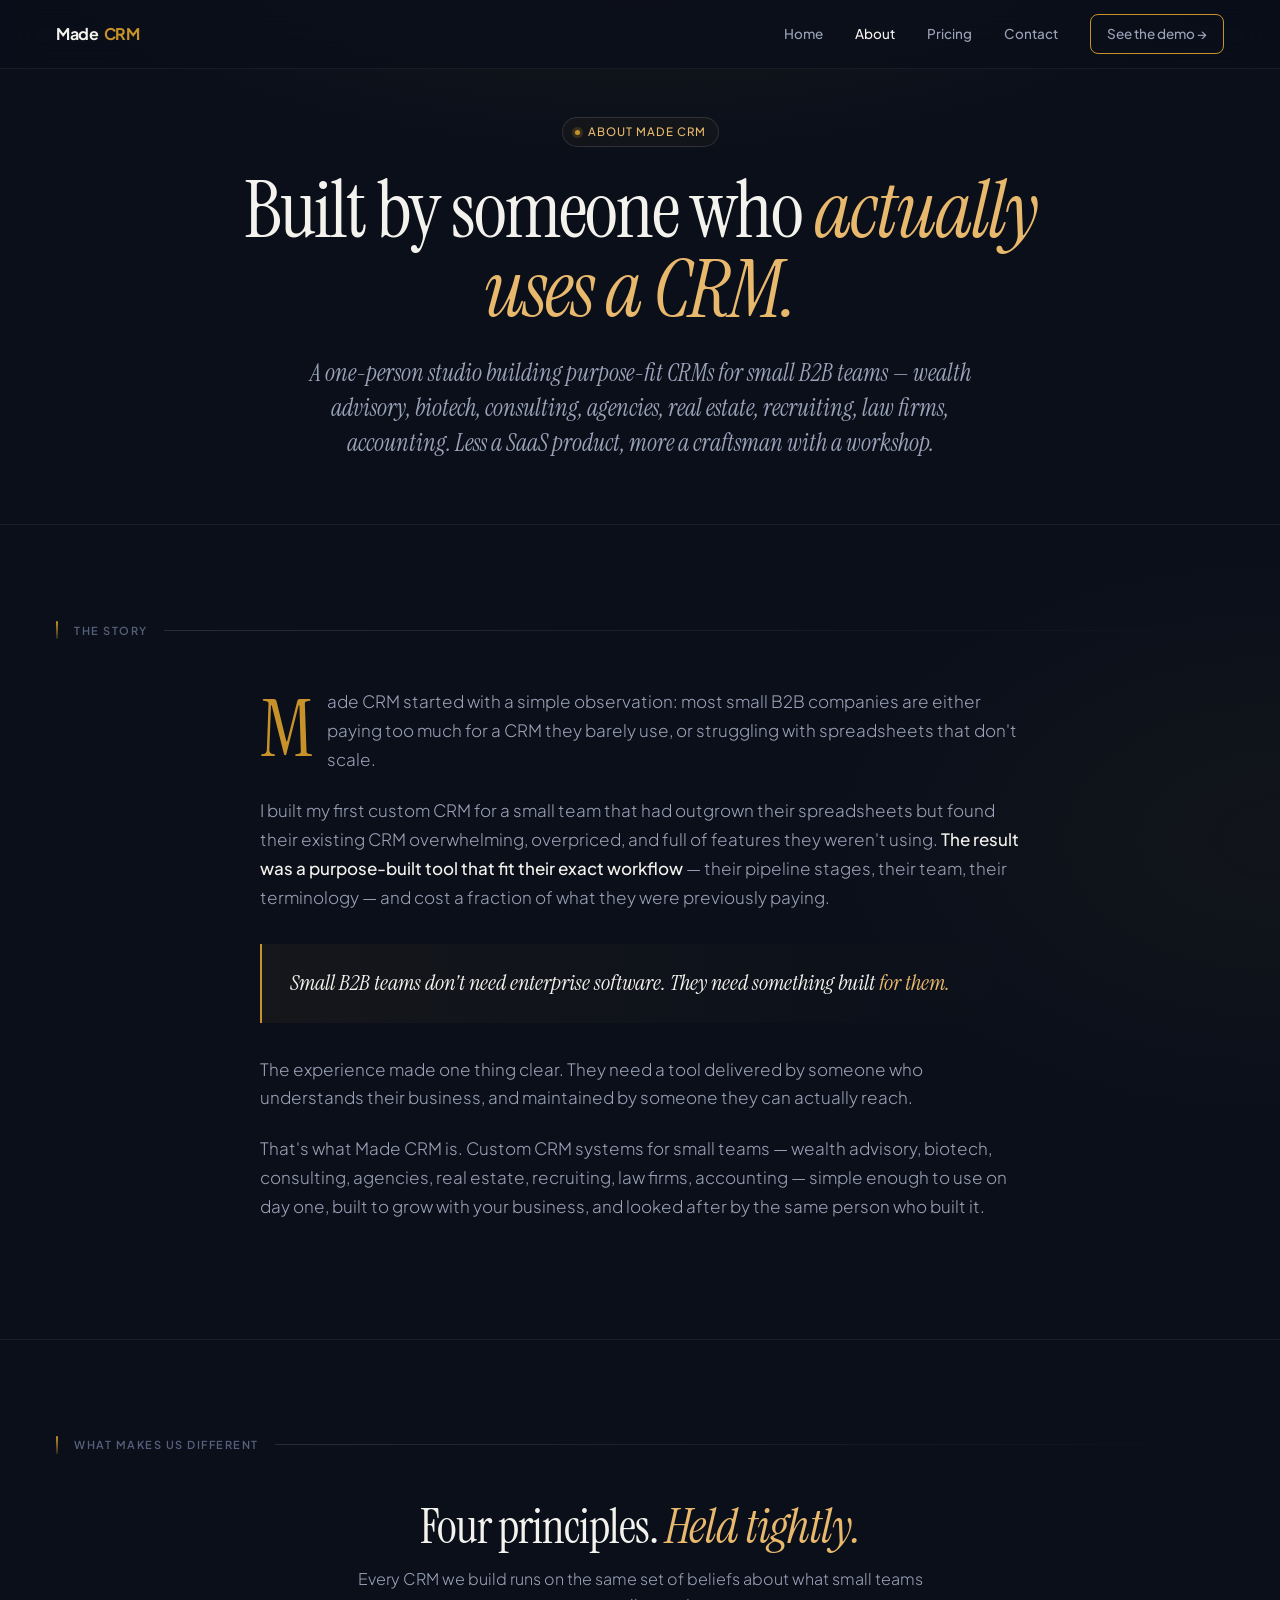
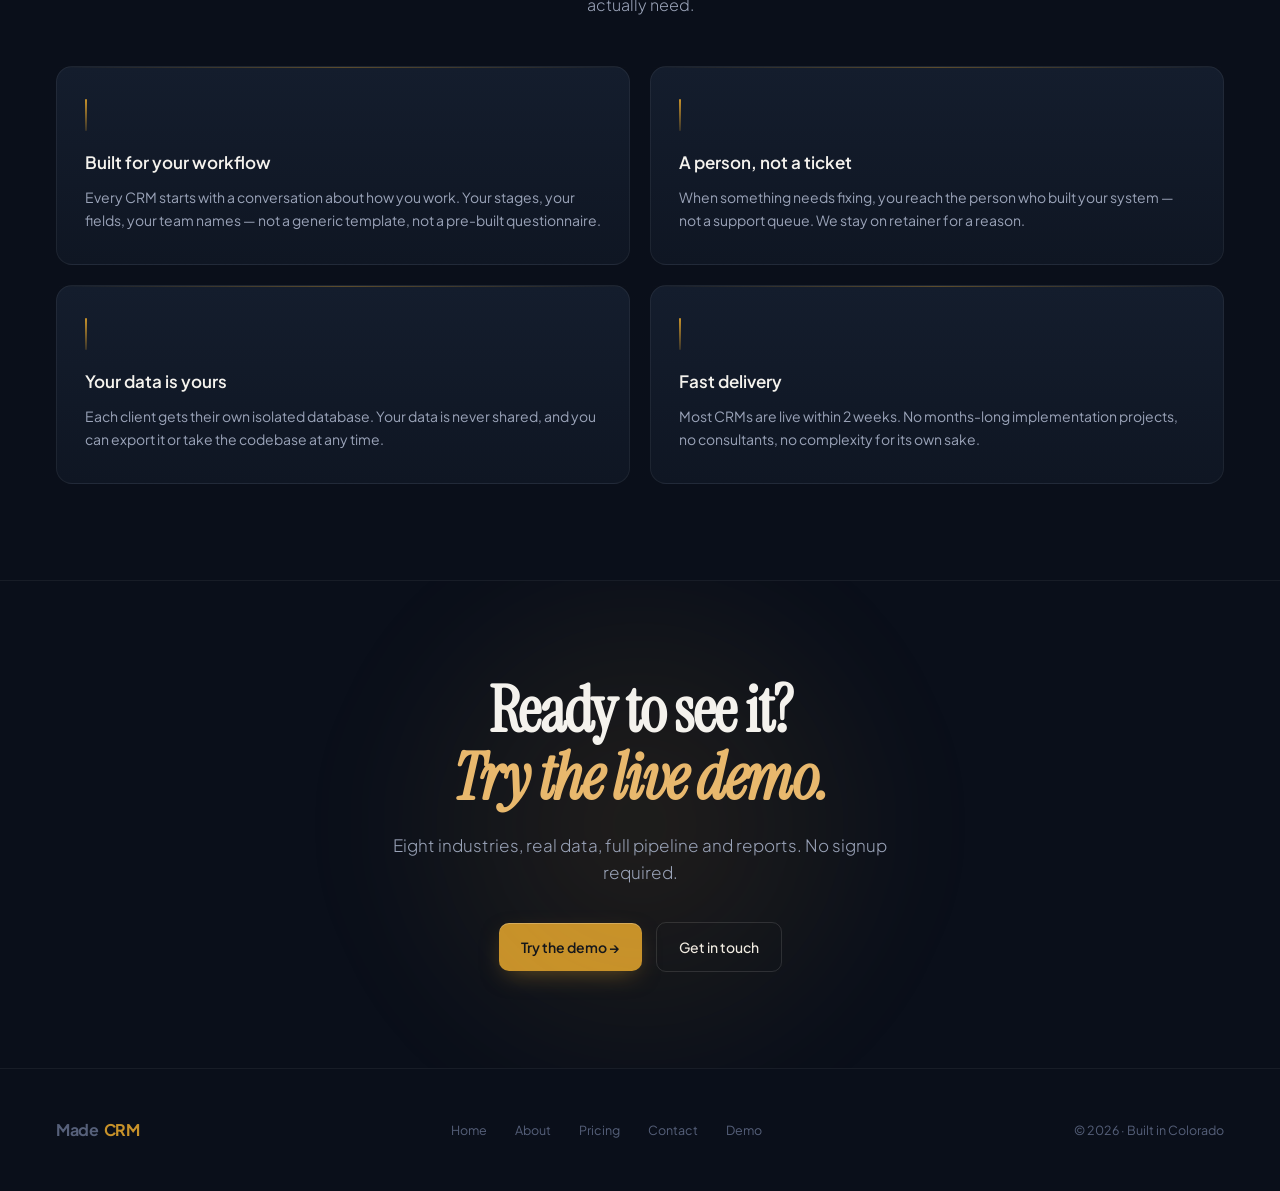
==== commit e33f6958: "Fix about.html — previous push had homepage content duplicated" ====
--- a/about.html
+++ b/about.html
@@ -3,7 +3,7 @@
 <head>
 <meta charset="UTF-8">
 <meta name="viewport" content="width=device-width, initial-scale=1.0">
-<title>Made CRM — Built for Your Business</title>
+<title>About — Made CRM</title>
 <link href="https://fonts.googleapis.com/css2?family=Instrument+Serif:ital@0;1&family=Plus+Jakarta+Sans:wght@300;400;500;600;700&family=JetBrains+Mono:wght@400;500&display=swap" rel="stylesheet">
 <style>
 *,*::before,*::after{box-sizing:border-box;margin:0;padding:0}
@@ -25,39 +25,11 @@
 .brand .crm{color:var(--gold)}
 .nav-links{display:flex;gap:32px;align-items:center}
 .nav-links a{font-size:13.5px;color:var(--t2);font-weight:500;transition:color .15s}
-.nav-links a:hover{color:var(--t)}
+.nav-links a:hover,.nav-links a.active{color:var(--t)}
 .nav-cta{padding:8px 16px;border:1px solid var(--gold);color:var(--gold2);border-radius:8px;font-size:13px;font-weight:600;transition:.15s;display:inline-flex;align-items:center;gap:6px}
 .nav-cta:hover{background:var(--gold);color:#0a1628}
 
-/* HERO */
-.hero{position:relative;padding:64px 56px 0;overflow:hidden}
-.hero-grid{max-width:1180px;margin:0 auto;position:relative;z-index:2}
-.hero-text{text-align:center;max-width:780px;margin:0 auto 36px}
-.hero-actions{justify-content:center}
-.hero-meta{justify-content:center}
-.eyebrow{display:inline-flex;align-items:center;gap:8px;padding:5px 12px;border:1px solid var(--line2);border-radius:100px;font-size:11.5px;letter-spacing:1px;text-transform:uppercase;color:var(--gold2);font-weight:500;margin-bottom:24px;background:rgba(200,146,42,0.04)}
-.eyebrow .dot{width:5px;height:5px;border-radius:50%;background:var(--gold);box-shadow:0 0 0 3px rgba(200,146,42,.2)}
-h1.hero-h{font-family:'Instrument Serif',serif;font-size:84px;line-height:.98;letter-spacing:-2.5px;font-weight:400;margin-bottom:24px;text-align:center;max-width:920px;margin-left:auto;margin-right:auto}
-h1.hero-h em{color:var(--gold2)}
-.hero-sub{font-size:17px;color:var(--t2);max-width:620px;margin:0 auto 36px;font-weight:300;line-height:1.6;text-align:center}
-.hero-actions{display:flex;gap:14px;align-items:center;margin-bottom:32px;flex-wrap:wrap}
-.btn-p{background:var(--gold);color:#0a0f1a;padding:13px 22px;border-radius:10px;font-weight:600;font-size:14px;display:inline-flex;align-items:center;gap:8px;box-shadow:0 8px 24px -8px rgba(200,146,42,.5),inset 0 1px 0 rgba(255,255,255,.25);transition:.15s}
-.btn-p:hover{transform:translateY(-1px);box-shadow:0 12px 28px -8px rgba(200,146,42,.6)}
-.btn-s{padding:13px 22px;border-radius:10px;border:1px solid var(--line2);font-weight:500;font-size:14px;color:var(--t);transition:.15s;display:inline-flex;align-items:center;gap:8px}
-.btn-s:hover{border-color:var(--gold);color:var(--gold2)}
-.hero-meta{display:flex;gap:20px;align-items:center;font-size:12px;color:var(--t3);flex-wrap:wrap}
-.hero-meta .pip{width:3px;height:3px;border-radius:50%;background:var(--t3)}
-
-/* Hero Visual */
-.hero-frame{border-radius:14px;overflow:hidden;box-shadow:0 40px 80px -24px rgba(0,0,0,.8);max-width:1180px;margin:0 auto;position:relative}
-.hero-frame-bar{display:flex;align-items:center;gap:8px;padding:10px 14px;background:var(--surface2);border-bottom:1px solid var(--line)}
-.hero-frame-dot{width:10px;height:10px;border-radius:50%;background:#3a4255}
-.hero-frame-dot.r{background:#c8553d}.hero-frame-dot.y{background:#c8922a}.hero-frame-dot.g{background:#4a8c5a}
-.hero-frame-url{flex:1;text-align:center;font-family:'JetBrains Mono',monospace;font-size:11px;color:var(--t3)}
-.hero-frame-img{display:block;overflow:hidden}
-.hero-frame-img img{display:block;width:100%;height:auto}
-
-/* Sections */
+/* SECTIONS */
 section{position:relative;z-index:2}
 .s{padding:96px 56px;border-top:1px solid var(--line)}
 .s-inner{max-width:1180px;margin:0 auto}
@@ -66,41 +38,39 @@
 .s-eye{font-size:11px;letter-spacing:1.5px;text-transform:uppercase;color:var(--t3);font-weight:600}
 .s-line{flex:1;height:1px;background:linear-gradient(90deg,var(--line2),transparent)}
 
-/* PROOF */
-.proof{padding:48px 56px;border-top:1px solid var(--line)}
-.proof-inner{max-width:1180px;margin:0 auto;display:flex;align-items:center;gap:48px;flex-wrap:wrap;justify-content:space-between}
-.proof-label{font-size:11px;letter-spacing:1.5px;text-transform:uppercase;color:var(--t3);font-weight:600;font-family:'JetBrains Mono',monospace}
-.proof-list{display:flex;gap:40px;flex-wrap:wrap}
-.proof-list span{font-family:'Instrument Serif',serif;font-size:22px;color:var(--t2);font-style:italic;letter-spacing:-.3px}
+/* EYEBROW */
+.eyebrow{display:inline-flex;align-items:center;gap:8px;padding:5px 12px;border:1px solid var(--line2);border-radius:100px;font-size:11.5px;letter-spacing:1px;text-transform:uppercase;color:var(--gold2);font-weight:500;margin-bottom:24px;background:rgba(200,146,42,0.04)}
+.eyebrow .dot{width:5px;height:5px;border-radius:50%;background:var(--gold);box-shadow:0 0 0 3px rgba(200,146,42,.2)}
 
-/* PROBLEM */
-.problem{display:grid;grid-template-columns:1fr 1fr;gap:80px;align-items:start}
-.problem h2{font-family:'Instrument Serif',serif;font-size:52px;line-height:1.05;letter-spacing:-1px;font-weight:400}
-.problem h2 em{color:var(--gold2)}
-.callouts{display:flex;flex-direction:column;gap:20px}
-.callout{padding:22px 24px;background:linear-gradient(180deg,var(--surface2),var(--surface));border:1px solid var(--line);border-radius:12px;display:flex;gap:16px;align-items:flex-start}
-.callout-bar{width:2px;height:32px;border-radius:1px;background:linear-gradient(180deg,var(--gold),rgba(200,146,42,.2));margin-top:4px;flex-shrink:0}
-.callout h4{font-size:15px;font-weight:600;margin-bottom:6px;color:var(--t)}
-.callout p{font-size:13.5px;color:var(--t2);line-height:1.65}
+/* BUTTONS */
+.btn-p{background:var(--gold);color:#0a0f1a;padding:13px 22px;border-radius:10px;font-weight:600;font-size:14px;display:inline-flex;align-items:center;gap:8px;box-shadow:0 8px 24px -8px rgba(200,146,42,.5),inset 0 1px 0 rgba(255,255,255,.25);transition:.15s}
+.btn-p:hover{transform:translateY(-1px);box-shadow:0 12px 28px -8px rgba(200,146,42,.6)}
+.btn-s{padding:13px 22px;border-radius:10px;border:1px solid var(--line2);font-weight:500;font-size:14px;color:var(--t);transition:.15s;display:inline-flex;align-items:center;gap:8px}
+.btn-s:hover{border-color:var(--gold);color:var(--gold2)}
+.actions{display:flex;gap:14px;align-items:center;flex-wrap:wrap}
 
-/* HOW IT WORKS */
-.how{display:grid;grid-template-columns:repeat(3,1fr);gap:24px}
-.step{position:relative;padding:32px 28px;background:linear-gradient(180deg,var(--surface2) 0%,var(--surface) 100%);border:1px solid var(--line);border-radius:16px;transition:.2s}
-.step:hover{border-color:rgba(200,146,42,.3);transform:translateY(-2px)}
-.step::before{content:'';position:absolute;top:0;left:0;right:0;height:1px;background:linear-gradient(90deg,transparent,rgba(200,146,42,.4),transparent)}
-.step-bar{display:block;width:2px;height:40px;border-radius:1px;background:linear-gradient(180deg,var(--gold),rgba(200,146,42,.2));margin-bottom:22px}
-.step h3{font-size:17px;font-weight:600;margin-bottom:10px}
-.step p{font-size:13.5px;color:var(--t2);line-height:1.65;margin-bottom:14px}
-.step-meta{font-family:'JetBrains Mono',monospace;font-size:10.5px;color:var(--t3);text-transform:uppercase;letter-spacing:1px;padding-top:14px;border-top:1px dashed var(--line)}
+/* ABOUT HERO */
+.about-hero{padding:48px 56px 64px;position:relative;z-index:2;text-align:center}
+.about-hero-inner{max-width:980px;margin:0 auto}
+h1.ah{font-family:'Instrument Serif',serif;font-size:80px;line-height:.98;letter-spacing:-2px;font-weight:400;margin-bottom:28px;max-width:880px;margin-left:auto;margin-right:auto}
+h1.ah em{color:var(--gold2)}
+.lede{font-family:'Instrument Serif',serif;font-style:italic;font-size:24px;color:var(--t2);max-width:680px;line-height:1.45;font-weight:400;margin:0 auto}
 
-/* PRODUCT */
-.product-frame{margin-top:48px;background:var(--surface);border:1px solid var(--line2);border-radius:18px;overflow:hidden;box-shadow:0 60px 120px -40px rgba(0,0,0,.7),0 0 0 1px rgba(200,146,42,.08)}
-.pf-bar{display:flex;align-items:center;gap:8px;padding:12px 16px;background:var(--surface2);border-bottom:1px solid var(--line)}
-.pf-dot{width:11px;height:11px;border-radius:50%;background:#3a4255}
-.pf-dot.r{background:#c8553d}.pf-dot.y{background:#c8922a}.pf-dot.g{background:#4a8c5a}
-.pf-url{flex:1;text-align:center;font-family:'JetBrains Mono',monospace;font-size:11.5px;color:var(--t3)}
+/* STORY */
+.story{max-width:760px;margin:0 auto}
+.story-body p{font-size:17px;color:var(--t2);line-height:1.7;margin-bottom:22px;font-weight:300}
+.story-body p strong{color:var(--t);font-weight:500}
+.story-body p:first-of-type::first-letter{font-family:'Instrument Serif',serif;font-size:80px;float:left;line-height:.85;padding:8px 14px 0 0;color:var(--gold);font-weight:400}
+.story-body blockquote{margin:32px 0;padding:24px 28px;border-left:2px solid var(--gold);background:linear-gradient(90deg,rgba(200,146,42,0.06),transparent);font-family:'Instrument Serif',serif;font-style:italic;font-size:22px;line-height:1.4;color:var(--t)}
 
-
+/* VALUES */
+.values{display:grid;grid-template-columns:repeat(2,1fr);gap:20px;margin-top:48px}
+.value{padding:32px 28px;background:linear-gradient(180deg,var(--surface2),var(--surface));border:1px solid var(--line);border-radius:16px;position:relative;transition:.2s}
+.value:hover{border-color:rgba(200,146,42,.3);transform:translateY(-2px)}
+.value::before{content:'';position:absolute;top:0;left:0;right:0;height:1px;background:linear-gradient(90deg,transparent,rgba(200,146,42,.4),transparent)}
+.value-bar{display:block;width:2px;height:32px;background:linear-gradient(180deg,var(--gold),rgba(200,146,42,.2));font-size:0;margin-bottom:18px;border-radius:1px}
+.value h3{font-size:17px;font-weight:600;margin-bottom:10px}
+.value p{font-size:14px;color:var(--t2);line-height:1.65}
 
 /* CTA */
 .cta-final{padding:96px 56px;text-align:center;border-top:1px solid var(--line);position:relative;overflow:hidden}
@@ -109,21 +79,20 @@
 .cta-final h2 em{color:var(--gold2)}
 .cta-final p{font-size:17px;color:var(--t2);max-width:520px;margin:0 auto 36px;font-weight:300;position:relative}
 
+/* FOOTER */
 footer{padding:48px 56px;border-top:1px solid var(--line);display:flex;justify-content:space-between;align-items:center;flex-wrap:wrap;gap:20px;font-size:12.5px;color:var(--t3)}
 .footer-links{display:flex;gap:28px}
 footer a:hover{color:var(--t2)}
 
-@media(max-width:900px){
-  .nav{padding:14px 24px}.nav-links{display:none}
-  .hero{padding:72px 24px 56px}
-  .hero-grid{grid-template-columns:1fr;gap:40px}
-  .s{padding:64px 24px}
-  .proof{padding:40px 24px}
-  .problem{grid-template-columns:1fr;gap:40px}
-  .how{grid-template-columns:1fr;gap:16px}
-  .pricing-preview{grid-template-columns:1fr}
-  .cta-final{padding:64px 24px}
-  footer{padding:32px 24px;flex-direction:column;text-align:center}
+@media(max-width:880px){
+  .nav{padding:12px 22px}
+  .nav-links a:not(.nav-cta){display:none}
+  .about-hero{padding:80px 22px 48px}
+  h1.ah{font-size:54px}
+  .s{padding:64px 22px}
+  .values{grid-template-columns:1fr}
+  .cta-final{padding:64px 22px}
+  footer{padding:32px 22px;flex-direction:column;text-align:center}
   .footer-links{flex-wrap:wrap;justify-content:center}
 }
 </style>
@@ -134,138 +103,84 @@
   <a href="index.html" class="brand">Made<span class="crm">&nbsp;CRM</span></a>
   <div class="nav-links">
     <a href="index.html">Home</a>
-    <a href="features.html">Features</a>
-  <a href="pricing.html">Pricing</a>
+    <a href="about.html" class="active">About</a>
+   <a href="pricing.html">Pricing</a>
     <a href="contact.html">Contact</a>
     <a href="https://demo.madecrm.io" target="_blank" class="nav-cta">See the demo →</a>
   </div>
 </nav>
 
-<!-- HERO -->
-<section class="hero">
-  <div class="hero-grid">
-    <div class="hero-text">
-      <div class="eyebrow"><span class="dot"></span>Built for small B2B teams</div>
-      <h1 class="hero-h">The CRM your team <em>will actually use.</em></h1>
-      <p class="hero-sub">Most CRMs fail because they're built for everyone. Made CRM is custom-built for your team — your pipeline, your stages, your workflow — and live in under two weeks.</p>
-      <div class="hero-actions">
-        <a href="https://demo.madecrm.io" target="_blank" class="btn-p">Try the live demo →</a>
-        <a href="contact.html" class="btn-s">Schedule a call</a>
-      </div>
-      <div class="hero-meta">
-        <span>From $5,000 setup</span>
-        <span class="pip"></span>
-        <span>$400/mo retainer</span>
-        <span class="pip"></span>
-        <span>Live in under 2 weeks</span>
-      </div>
-    </div>
-    <div class="hero-frame">
-      <a href="https://demo.madecrm.io" target="_blank" class="hero-frame-img">
-        <img src="ss4.png?v=2" alt="Made CRM — Wealth Management pipeline view">
-      </a>
-    </div>
+<section class="about-hero">
+  <div class="about-hero-inner">
+    <div class="eyebrow"><span class="dot"></span>About Made CRM</div>
+    <h1 class="ah">Built by someone who <em>actually uses a CRM.</em></h1>
+    <p class="lede">A one-person studio building purpose-fit CRMs for small B2B teams — wealth advisory, biotech, consulting, agencies, real estate, recruiting, law firms, accounting. Less a SaaS product, more a craftsman with a workshop.</p>
   </div>
 </section>
 
-<!-- PROOF -->
-<div class="proof">
-  <div class="proof-inner">
-    <div class="proof-label">// Built for</div>
-    <div class="proof-list">
-      <span>Biotech</span>
-      <span>Financial Advisory</span>
-      <span>Consulting</span>
-      <span>Boutique Agencies</span>
-      <span>Pro Services</span>
-    </div>
-  </div>
-</div>
-
-<!-- PROBLEM -->
+<!-- STORY -->
 <section class="s">
   <div class="s-inner">
-    <div class="s-rule"><span class="s-num"></span><span class="s-eye">The problem</span><span class="s-line"></span></div>
-    <div class="problem">
-      <h2>Most CRMs were built for<em> everyone — and no one.</em></h2>
-      <div class="callouts">
-        <div class="callout">
-          <div class="callout-bar"></div>
-          <div><h4>Bloated tools you don't use</h4><p>Salesforce-class platforms force a $200/seat workflow on a five-person team. You pay for AI, marketing automation, forecast modeling — and use 8% of it.</p></div>
-        </div>
-        <div class="callout">
-          <div class="callout-bar"></div>
-          <div><h4>Spreadsheets that don't scale</h4><p>The shared Sheet works until two people edit it, until you need pipeline reporting, until the pasted-in contact data starts diverging from reality.</p></div>
-        </div>
-        <div class="callout">
-          <div class="callout-bar"></div>
-          <div><h4>Half the team isn't logging anyway</h4><p>Even when you have a CRM, data goes stale because nobody has time to update it. Managers lose visibility. Deals slip — not because anyone dropped the ball, but because nobody could see it coming.</p></div>
-        </div>
+    <div class="s-rule"><span class="s-num"></span><span class="s-eye">The story</span><span class="s-line"></span></div>
+    <div class="story">
+      <div class="story-body">
+        <p>Made CRM started with a simple observation: most small B2B companies are either paying too much for a CRM they barely use, or struggling with spreadsheets that don't scale.</p>
+        <p>I built my first custom CRM for a small team that had outgrown their spreadsheets but found their existing CRM overwhelming, overpriced, and full of features they weren't using. <strong>The result was a purpose-built tool that fit their exact workflow</strong> — their pipeline stages, their team, their terminology — and cost a fraction of what they were previously paying.</p>
+        <blockquote>Small B2B teams don't need enterprise software. They need something built <em>for them.</em></blockquote>
+        <p>The experience made one thing clear. They need a tool delivered by someone who understands their business, and maintained by someone they can actually reach.</p>
+        <p>That's what Made CRM is. Custom CRM systems for small teams — wealth advisory, biotech, consulting, agencies, real estate, recruiting, law firms, accounting — simple enough to use on day one, built to grow with your business, and looked after by the same person who built it.</p>
       </div>
     </div>
   </div>
 </section>
 
-<!-- HOW IT WORKS -->
+<!-- VALUES -->
 <section class="s">
   <div class="s-inner">
-    <div class="s-rule"><span class="s-num"></span><span class="s-eye">How it works</span><span class="s-line"></span></div>
-    <div class="how">
-      <div class="step">
-        <span class="step-bar"></span>
-        <h3>One discovery call</h3>
-        <p>Forty-five minutes. We map your pipeline stages, your team, your terminology. No pre-built questionnaires — just a conversation about how your business actually runs.</p>
-        <div class="step-meta">Week 0 · 45 min</div>
+    <div class="s-rule"><span class="s-num"></span><span class="s-eye">What makes us different</span><span class="s-line"></span></div>
+    <h2 style="font-family:'Instrument Serif',serif;font-size:48px;line-height:1.05;letter-spacing:-1px;max-width:780px;margin:0 auto 14px;font-weight:400;text-align:center">Four principles. <em>Held tightly.</em></h2>
+    <p style="font-size:16px;color:var(--t2);max-width:580px;font-weight:300;text-align:center;margin:0 auto">Every CRM we build runs on the same set of beliefs about what small teams actually need.</p>
+    <div class="values">
+      <div class="value">
+        <span class="value-bar"></span>
+        <h3>Built for your workflow</h3>
+        <p>Every CRM starts with a conversation about how you work. Your stages, your fields, your team names — not a generic template, not a pre-built questionnaire.</p>
       </div>
-      <div class="step">
-        <span class="step-bar"></span>
-        <h3>We build, you review</h3>
-        <p>You get a working CRM in 7–10 days. We import your existing data, set up your team, and walk you through it on a screen-share. You send feedback, we iterate.</p>
-        <div class="step-meta">Week 1 · 2 reviews</div>
+      <div class="value">
+        <span class="value-bar"></span>
+        <h3>A person, not a ticket</h3>
+        <p>When something needs fixing, you reach the person who built your system — not a support queue. We stay on retainer for a reason.</p>
       </div>
-      <div class="step">
-        <span class="step-bar"></span>
-        <h3>Launch &amp; live support</h3>
-        <p>Go live with a one-hour onboarding call. We stay on retainer — bug fixes, small updates, hosting, backups. The same person who built it answers your emails.</p>
-        <div class="step-meta">Week 2 · ongoing</div>
+      <div class="value">
+        <span class="value-bar"></span>
+        <h3>Your data is yours</h3>
+        <p>Each client gets their own isolated database. Your data is never shared, and you can export it or take the codebase at any time.</p>
+      </div>
+      <div class="value">
+        <span class="value-bar"></span>
+        <h3>Fast delivery</h3>
+        <p>Most CRMs are live within 2 weeks. No months-long implementation projects, no consultants, no complexity for its own sake.</p>
       </div>
     </div>
   </div>
 </section>
 
-<!-- PRODUCT -->
-<section class="s">
-  <div class="s-inner">
-    <div class="s-rule"><span class="s-num"></span><span class="s-eye">The product</span><span class="s-line"></span></div>
-    <h2 style="font-family:'Instrument Serif',serif;font-size:48px;line-height:1.05;letter-spacing:-1px;max-width:700px;margin:0 auto 14px;font-weight:400;text-align:center">Simple enough to use on day one. <em>Built to grow with you.</em></h2>
-    <p style="font-size:16px;color:var(--t2);max-width:580px;font-weight:300;margin:0 auto 0;text-align:center">Pipeline kanban, contacts, companies, activity history, reports, and deal scoring — all built around how your team actually works. Premium Gmail integration available for teams that want every email logged automatically.</p>
-    <div class="product-frame">
-      <a href="https://demo.madecrm.io" target="_blank" style="display:block">
-        <img src="ss1.png?v=2" alt="Made CRM live demo — revenue dashboard" style="display:block;width:100%;height:auto">
-      </a>
-    </div>
-  </div>
-</section>
-
-
-
-<!-- FINAL CTA -->
+<!-- CTA -->
 <section class="cta-final">
-  <h2>Built for your team.<br><em>Delivered in weeks.</em></h2>
-  <p>Try the live demo across eight industries — no signup required — or get on a call to talk about your team.</p>
-  <div class="hero-actions" style="justify-content:center">
+  <h2>Ready to see it?<br><em>Try the live demo.</em></h2>
+  <p>Eight industries, real data, full pipeline and reports. No signup required.</p>
+  <div class="actions" style="justify-content:center">
     <a href="https://demo.madecrm.io" target="_blank" class="btn-p">Try the demo →</a>
-    <a href="contact.html" class="btn-s">Schedule a call</a>
+    <a href="contact.html" class="btn-s">Get in touch</a>
   </div>
 </section>
 
 <footer>
-  <div class="brand">Made<span class="crm">&nbsp;CRM</span></div>
+  <a href="index.html" class="brand">Made<span class="crm">&nbsp;CRM</span></a>
   <div class="footer-links">
     <a href="index.html">Home</a>
-    <a href="features.html">Features</a>
+    <a href="about.html">About</a>
   <a href="pricing.html">Pricing</a>
-    <a href="about.html">About</a>
     <a href="contact.html">Contact</a>
     <a href="https://demo.madecrm.io" target="_blank">Demo</a>
   </div>
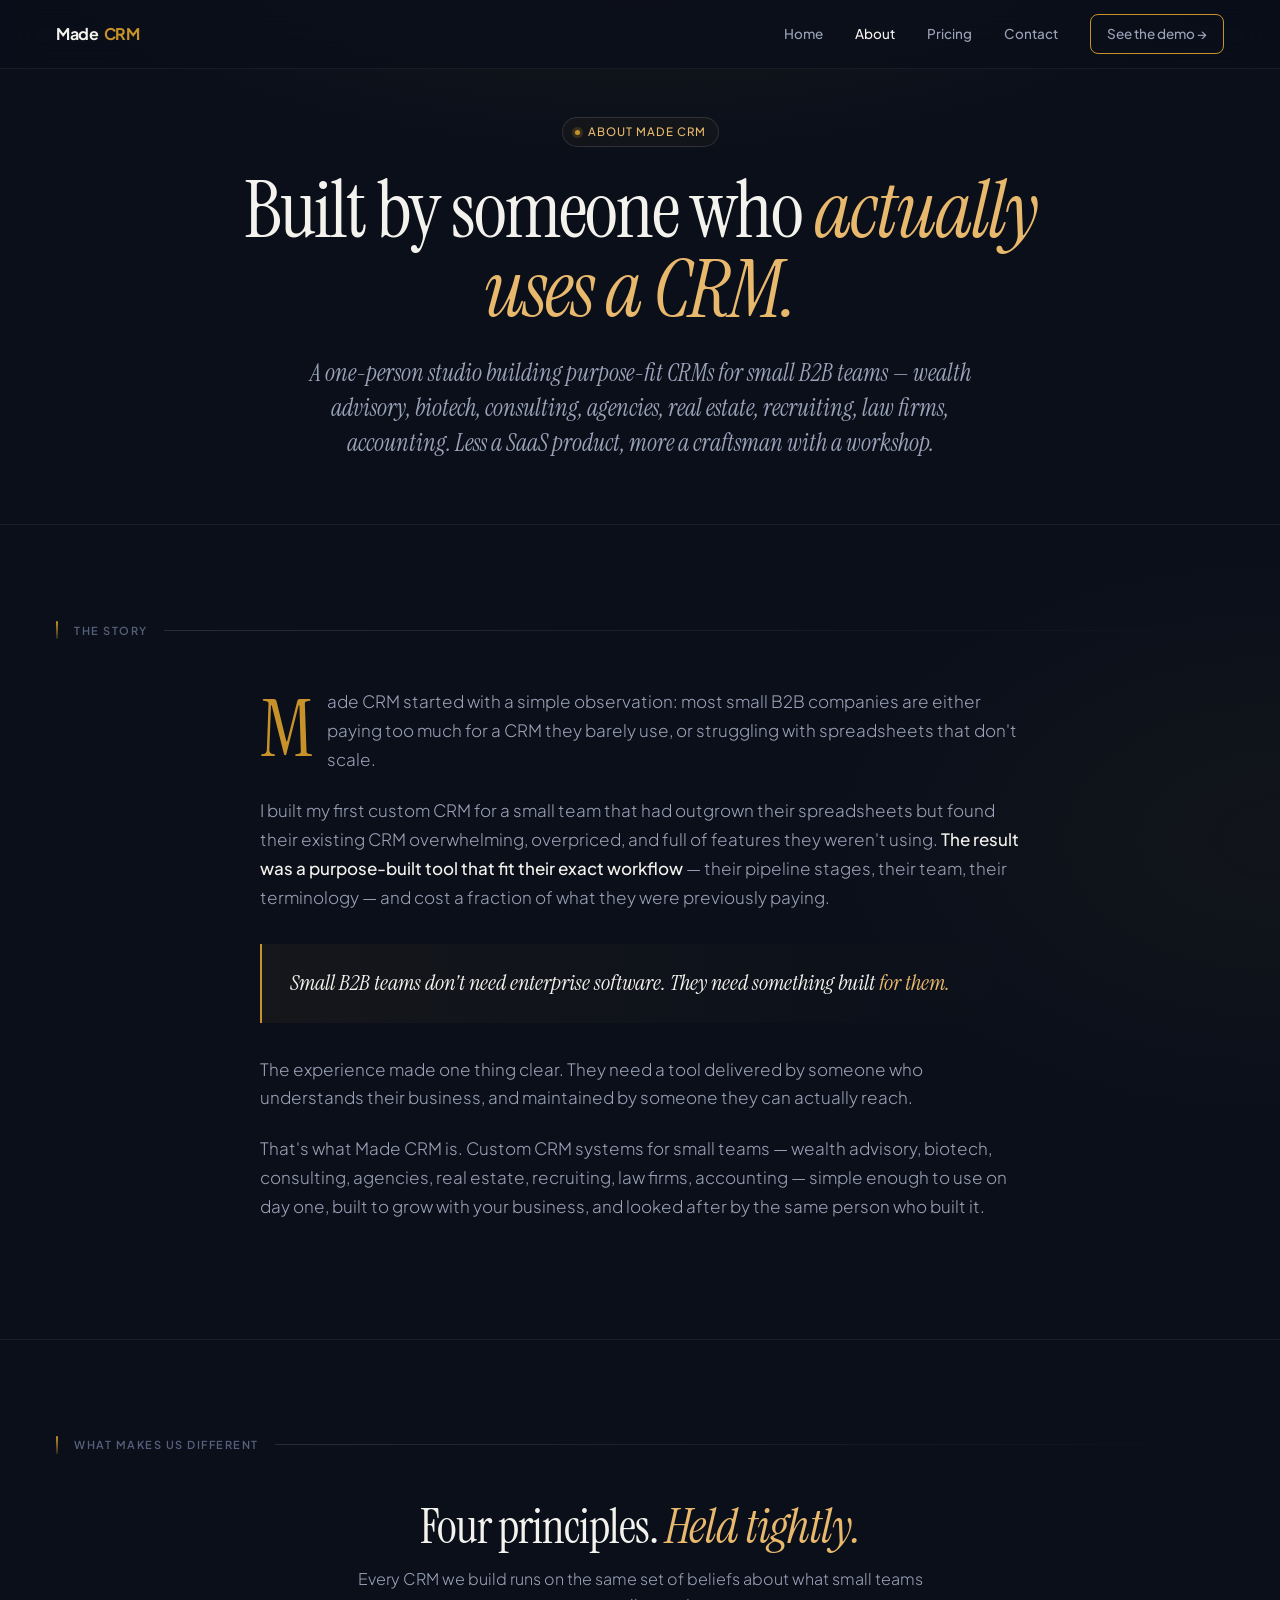
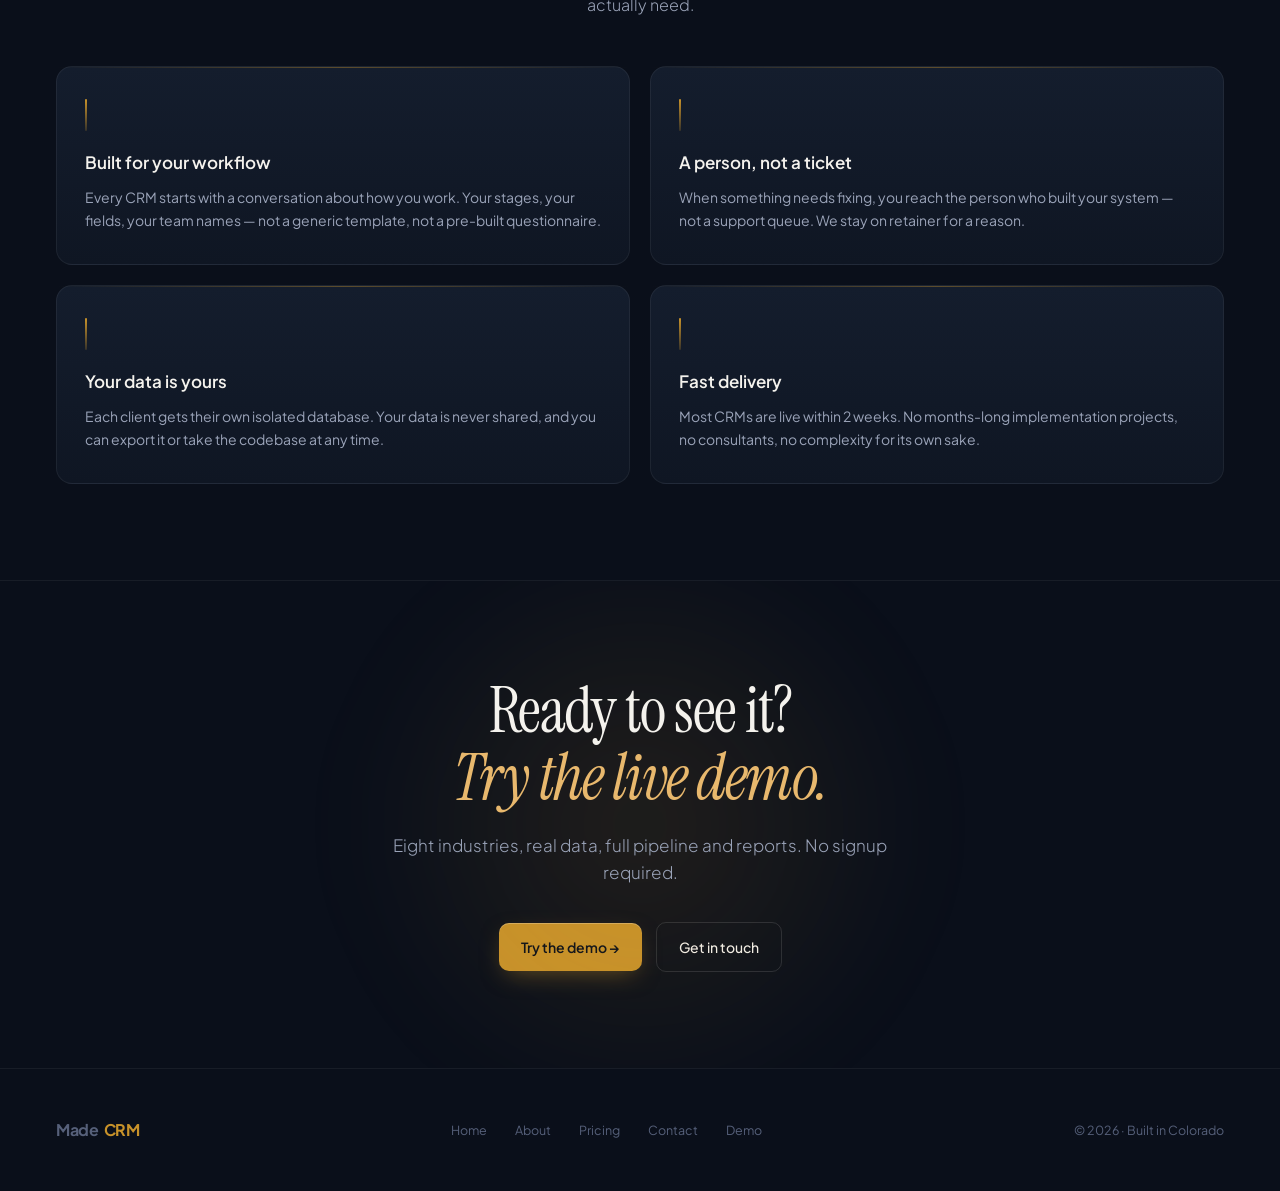
==== commit ff2bf716: "CSS migration step 1/5: extract shared styles, migrate about.html" ====
--- a/about.html
+++ b/about.html
@@ -5,50 +5,8 @@
 <meta name="viewport" content="width=device-width, initial-scale=1.0">
 <title>About — Made CRM</title>
 <link href="https://fonts.googleapis.com/css2?family=Instrument+Serif:ital@0;1&family=Plus+Jakarta+Sans:wght@300;400;500;600;700&family=JetBrains+Mono:wght@400;500&display=swap" rel="stylesheet">
+<link rel="stylesheet" href="styles.css">
 <style>
-*,*::before,*::after{box-sizing:border-box;margin:0;padding:0}
-:root{
-  --bg:#0a0f1a;--ink:#06090f;
-  --surface:#0f1623;--surface2:#141d2d;--surface3:#1a2436;
-  --line:rgba(255,255,255,0.06);--line2:rgba(255,255,255,0.12);
-  --t:#f4f2ed;--t2:#9aa3b8;--t3:#56607a;
-  --gold:#c8922a;--gold2:#e8b86d;--gold3:#f0d9a8;
-}
-html,body{background:var(--bg);color:var(--t);font-family:'Plus Jakarta Sans',sans-serif;font-size:15px;line-height:1.6;-webkit-font-smoothing:antialiased}
-body{background:radial-gradient(ellipse 1200px 600px at 50% -200px,rgba(200,146,42,0.10),transparent 60%),radial-gradient(ellipse 800px 500px at 100% 30%,rgba(200,146,42,0.04),transparent 60%),var(--bg)}
-em{font-style:italic;color:var(--gold2)}
-a{color:inherit;text-decoration:none}
-
-/* NAV */
-.nav{position:sticky;top:0;z-index:50;backdrop-filter:blur(20px);background:rgba(10,15,26,.72);border-bottom:1px solid var(--line);padding:14px 56px;display:flex;align-items:center;justify-content:space-between}
-.brand{font-weight:700;font-size:16px;letter-spacing:-.3px;display:flex;align-items:baseline;gap:2px}
-.brand .crm{color:var(--gold)}
-.nav-links{display:flex;gap:32px;align-items:center}
-.nav-links a{font-size:13.5px;color:var(--t2);font-weight:500;transition:color .15s}
-.nav-links a:hover,.nav-links a.active{color:var(--t)}
-.nav-cta{padding:8px 16px;border:1px solid var(--gold);color:var(--gold2);border-radius:8px;font-size:13px;font-weight:600;transition:.15s;display:inline-flex;align-items:center;gap:6px}
-.nav-cta:hover{background:var(--gold);color:#0a1628}
-
-/* SECTIONS */
-section{position:relative;z-index:2}
-.s{padding:96px 56px;border-top:1px solid var(--line)}
-.s-inner{max-width:1180px;margin:0 auto}
-.s-rule{display:flex;align-items:center;gap:16px;margin-bottom:48px}
-.s-num{width:2px;height:18px;background:linear-gradient(180deg,var(--gold),rgba(200,146,42,.2));flex-shrink:0;border-radius:1px}
-.s-eye{font-size:11px;letter-spacing:1.5px;text-transform:uppercase;color:var(--t3);font-weight:600}
-.s-line{flex:1;height:1px;background:linear-gradient(90deg,var(--line2),transparent)}
-
-/* EYEBROW */
-.eyebrow{display:inline-flex;align-items:center;gap:8px;padding:5px 12px;border:1px solid var(--line2);border-radius:100px;font-size:11.5px;letter-spacing:1px;text-transform:uppercase;color:var(--gold2);font-weight:500;margin-bottom:24px;background:rgba(200,146,42,0.04)}
-.eyebrow .dot{width:5px;height:5px;border-radius:50%;background:var(--gold);box-shadow:0 0 0 3px rgba(200,146,42,.2)}
-
-/* BUTTONS */
-.btn-p{background:var(--gold);color:#0a0f1a;padding:13px 22px;border-radius:10px;font-weight:600;font-size:14px;display:inline-flex;align-items:center;gap:8px;box-shadow:0 8px 24px -8px rgba(200,146,42,.5),inset 0 1px 0 rgba(255,255,255,.25);transition:.15s}
-.btn-p:hover{transform:translateY(-1px);box-shadow:0 12px 28px -8px rgba(200,146,42,.6)}
-.btn-s{padding:13px 22px;border-radius:10px;border:1px solid var(--line2);font-weight:500;font-size:14px;color:var(--t);transition:.15s;display:inline-flex;align-items:center;gap:8px}
-.btn-s:hover{border-color:var(--gold);color:var(--gold2)}
-.actions{display:flex;gap:14px;align-items:center;flex-wrap:wrap}
-
 /* ABOUT HERO */
 .about-hero{padding:48px 56px 64px;position:relative;z-index:2;text-align:center}
 .about-hero-inner{max-width:980px;margin:0 auto}
@@ -72,28 +30,14 @@
 .value h3{font-size:17px;font-weight:600;margin-bottom:10px}
 .value p{font-size:14px;color:var(--t2);line-height:1.65}
 
-/* CTA */
-.cta-final{padding:96px 56px;text-align:center;border-top:1px solid var(--line);position:relative;overflow:hidden}
-.cta-final::before{content:'';position:absolute;top:50%;left:50%;transform:translate(-50%,-50%);width:600px;height:600px;background:radial-gradient(circle,rgba(200,146,42,.12),transparent 70%);filter:blur(40px);pointer-events:none}
-.cta-final h2{font-family:'Instrument Serif',serif;font-size:64px;line-height:1.05;letter-spacing:-1.5px;margin-bottom:20px;position:relative}
-.cta-final h2 em{color:var(--gold2)}
-.cta-final p{font-size:17px;color:var(--t2);max-width:520px;margin:0 auto 36px;font-weight:300;position:relative}
+/* ACTIONS GROUP (about page CTA) */
+.actions{display:flex;gap:14px;align-items:center;flex-wrap:wrap}
 
-/* FOOTER */
-footer{padding:48px 56px;border-top:1px solid var(--line);display:flex;justify-content:space-between;align-items:center;flex-wrap:wrap;gap:20px;font-size:12.5px;color:var(--t3)}
-.footer-links{display:flex;gap:28px}
-footer a:hover{color:var(--t2)}
-
+/* MOBILE OVERRIDES */
 @media(max-width:880px){
-  .nav{padding:12px 22px}
-  .nav-links a:not(.nav-cta){display:none}
   .about-hero{padding:80px 22px 48px}
   h1.ah{font-size:54px}
-  .s{padding:64px 22px}
   .values{grid-template-columns:1fr}
-  .cta-final{padding:64px 22px}
-  footer{padding:32px 22px;flex-direction:column;text-align:center}
-  .footer-links{flex-wrap:wrap;justify-content:center}
 }
 </style>
 </head>
@@ -104,7 +48,7 @@
   <div class="nav-links">
     <a href="index.html">Home</a>
     <a href="about.html" class="active">About</a>
-   <a href="pricing.html">Pricing</a>
+    <a href="pricing.html">Pricing</a>
     <a href="contact.html">Contact</a>
     <a href="https://demo.madecrm.io" target="_blank" class="nav-cta">See the demo →</a>
   </div>
@@ -180,7 +124,7 @@
   <div class="footer-links">
     <a href="index.html">Home</a>
     <a href="about.html">About</a>
-  <a href="pricing.html">Pricing</a>
+    <a href="pricing.html">Pricing</a>
     <a href="contact.html">Contact</a>
     <a href="https://demo.madecrm.io" target="_blank">Demo</a>
   </div>
--- a/styles.css
+++ b/styles.css
@@ -0,0 +1,78 @@
+/* ============================================================
+   Made CRM — shared styles
+   Linked from every page. Page-specific styles remain inline
+   in each page's <style> block and override these rules.
+   ============================================================ */
+
+/* RESET */
+*,*::before,*::after{box-sizing:border-box;margin:0;padding:0}
+
+/* ROOT VARIABLES */
+:root{
+  --bg:#0a0f1a;--ink:#06090f;
+  --surface:#0f1623;--surface2:#141d2d;--surface3:#1a2436;
+  --line:rgba(255,255,255,0.06);--line2:rgba(255,255,255,0.12);
+  --t:#f4f2ed;--t2:#9aa3b8;--t3:#56607a;
+  --gold:#c8922a;--gold2:#e8b86d;--gold3:#f0d9a8;
+  --green:#10b981;
+}
+
+/* BASE */
+html,body{background:var(--bg);color:var(--t);font-family:'Plus Jakarta Sans',sans-serif;font-size:15px;line-height:1.6;-webkit-font-smoothing:antialiased}
+body{background:radial-gradient(ellipse 1200px 600px at 50% -200px,rgba(200,146,42,0.10),transparent 60%),radial-gradient(ellipse 800px 500px at 100% 30%,rgba(200,146,42,0.04),transparent 60%),var(--bg)}
+em{font-style:italic;color:var(--gold2)}
+a{color:inherit;text-decoration:none}
+img{max-width:100%;display:block}
+
+/* NAV */
+.nav{position:sticky;top:0;z-index:50;backdrop-filter:blur(20px);background:rgba(10,15,26,.72);border-bottom:1px solid var(--line);padding:14px 56px;display:flex;align-items:center;justify-content:space-between}
+.brand{font-weight:700;font-size:16px;letter-spacing:-.3px;display:flex;align-items:baseline;gap:2px}
+.brand .crm{color:var(--gold)}
+.nav-links{display:flex;gap:32px;align-items:center}
+.nav-links a{font-size:13.5px;color:var(--t2);font-weight:500;transition:color .15s}
+.nav-links a:hover,.nav-links a.active{color:var(--t)}
+.nav-cta{padding:8px 16px;border:1px solid var(--gold);color:var(--gold2);border-radius:8px;font-size:13px;font-weight:600;transition:.15s;display:inline-flex;align-items:center;gap:6px}
+.nav-cta:hover{background:var(--gold);color:#0a1628}
+
+/* EYEBROW */
+.eyebrow{display:inline-flex;align-items:center;gap:8px;padding:5px 12px;border:1px solid var(--line2);border-radius:100px;font-size:11.5px;letter-spacing:1px;text-transform:uppercase;color:var(--gold2);font-weight:500;margin-bottom:24px;background:rgba(200,146,42,0.04)}
+.eyebrow .dot{width:5px;height:5px;border-radius:50%;background:var(--gold);box-shadow:0 0 0 3px rgba(200,146,42,.2)}
+
+/* BUTTONS */
+.btn-p,.btn-primary{background:var(--gold);color:#0a0f1a;padding:13px 22px;border-radius:10px;font-weight:600;font-size:14px;display:inline-flex;align-items:center;gap:8px;box-shadow:0 8px 24px -8px rgba(200,146,42,.5),inset 0 1px 0 rgba(255,255,255,.25);transition:.15s;border:none;cursor:pointer;font-family:inherit;text-decoration:none}
+.btn-primary{font-weight:700}
+.btn-p:hover,.btn-primary:hover{transform:translateY(-1px);box-shadow:0 12px 28px -8px rgba(200,146,42,.6)}
+.btn-s,.btn-secondary{padding:13px 22px;border-radius:10px;border:1px solid var(--line2);font-weight:500;font-size:14px;color:var(--t);transition:.15s;display:inline-flex;align-items:center;gap:8px;text-decoration:none;background:transparent;font-family:inherit;cursor:pointer}
+.btn-secondary{font-weight:600}
+.btn-s:hover,.btn-secondary:hover{border-color:var(--gold);color:var(--gold2)}
+
+/* SECTION RULES (eyebrow + line dividers used on most pages) */
+section{position:relative;z-index:2}
+.s{padding:96px 56px;border-top:1px solid var(--line)}
+.s-inner{max-width:1180px;margin:0 auto}
+.s-rule{display:flex;align-items:center;gap:16px;margin-bottom:48px}
+.s-num{width:2px;height:18px;background:linear-gradient(180deg,var(--gold),rgba(200,146,42,.2));flex-shrink:0;border-radius:1px}
+.s-eye{font-size:11px;letter-spacing:1.5px;text-transform:uppercase;color:var(--t3);font-weight:600}
+.s-line{flex:1;height:1px;background:linear-gradient(90deg,var(--line2),transparent)}
+
+/* FINAL CTA */
+.cta-final{padding:96px 56px;text-align:center;border-top:1px solid var(--line);position:relative;overflow:hidden}
+.cta-final::before{content:'';position:absolute;top:50%;left:50%;transform:translate(-50%,-50%);width:600px;height:600px;background:radial-gradient(circle,rgba(200,146,42,.12),transparent 70%);filter:blur(40px);pointer-events:none}
+.cta-final h2{font-family:'Instrument Serif',serif;font-size:64px;line-height:1.05;letter-spacing:-1.5px;margin-bottom:20px;position:relative;font-weight:400}
+.cta-final h2 em{color:var(--gold2)}
+.cta-final p{font-size:17px;color:var(--t2);max-width:520px;margin:0 auto 36px;font-weight:300;position:relative}
+
+/* FOOTER */
+footer{padding:48px 56px;border-top:1px solid var(--line);display:flex;justify-content:space-between;align-items:center;flex-wrap:wrap;gap:20px;font-size:12.5px;color:var(--t3)}
+.footer-links{display:flex;gap:28px}
+footer a:hover{color:var(--t2)}
+
+/* MOBILE — nav, section padding, footer */
+@media(max-width:900px){
+  .nav{padding:14px 24px}
+  .nav-links{display:none}
+  .s{padding:64px 24px}
+  .cta-final{padding:64px 24px}
+  footer{padding:32px 24px;flex-direction:column;text-align:center}
+  .footer-links{flex-wrap:wrap;justify-content:center}
+}
